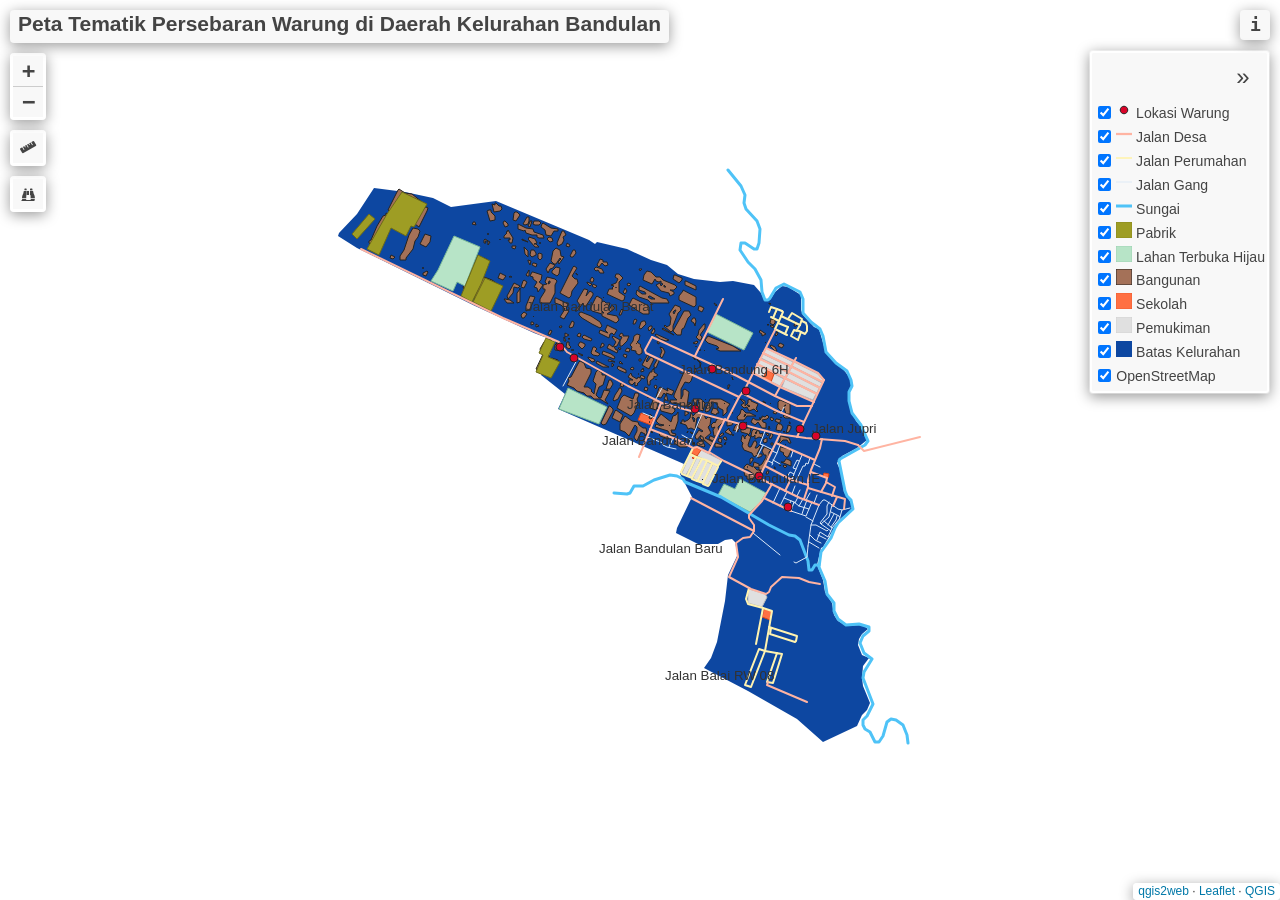
==== map/index.html @ af4d1a61 "Integrate qgis2web map into portfolio repository" ====
<!DOCTYPE html>
<html lang="en">
  <head>
    <meta charset="utf-8" />
    <meta http-equiv="X-UA-Compatible" content="IE=edge" />
    <meta
      name="viewport"
      content="initial-scale=1,user-scalable=no,maximum-scale=1,width=device-width"
    />
    <meta name="mobile-web-app-capable" content="yes" />
    <meta name="apple-mobile-web-app-capable" content="yes" />
    <link rel="stylesheet" href="css/leaflet.css" />
    <link rel="stylesheet" href="css/L.Control.Layers.Tree.css" />
    <link rel="stylesheet" href="css/qgis2web.css" />
    <link rel="stylesheet" href="css/fontawesome-all.min.css" />
    <link rel="stylesheet" href="css/leaflet-search.css" />
    <link rel="stylesheet" href="css/leaflet.photon.css" />
    <link rel="stylesheet" href="css/leaflet-measure.css" />
    <style>
      html,
      body,
      #map {
        width: 100%;
        height: 100%;
        padding: 0;
        margin: 0;
      }
    </style>
    <title>Peta Tematik Persebaran Warung di Daerah Kelurahan Bandulan</title>
  </head>
  <body>
    <div id="map"></div>
    <script src="js/qgis2web_expressions.js"></script>
    <script src="js/leaflet.js"></script>
    <script src="js/L.Control.Layers.Tree.min.js"></script>
    <script src="js/leaflet.rotatedMarker.js"></script>
    <script src="js/leaflet.pattern.js"></script>
    <script src="js/leaflet-hash.js"></script>
    <script src="js/Autolinker.min.js"></script>
    <script src="js/rbush.min.js"></script>
    <script src="js/labelgun.min.js"></script>
    <script src="js/labels.js"></script>
    <script src="js/leaflet.photon.js"></script>
    <script src="js/leaflet-measure.js"></script>
    <script src="js/leaflet-search.js"></script>
    <script src="data/BatasKelurahan_1.js"></script>
    <script src="data/Pemukiman_2.js"></script>
    <script src="data/Sekolah_3.js"></script>
    <script src="data/Bangunan_4.js"></script>
    <script src="data/LahanTerbukaHijau_5.js"></script>
    <script src="data/Pabrik_6.js"></script>
    <script src="data/Sungai_7.js"></script>
    <script src="data/JalanGang_8.js"></script>
    <script src="data/JalanPerumahan_9.js"></script>
    <script src="data/JalanDesa_10.js"></script>
    <script src="data/LokasiWarung_11.js"></script>
    <script>
      var highlightLayer;
      function highlightFeature(e) {
        var layer = e.target;

        if (
          e.target.feature.geometry.type === "LineString" ||
          e.target.feature.geometry.type === "MultiLineString"
        ) {
          layer.setStyle({
            color: "#7c3aed",
            weight: 4,
          });
        } else {
          layer.setStyle({
            fillColor: "#7c3aed",
            fillOpacity: 0.55,
            color: "#ffffff",
            weight: 2,
          });
        }

        layer.openPopup();
      }

      var map = L.map("map", {
        zoomControl: false,
        maxZoom: 28,
        minZoom: 1,
      }).fitBounds([
        [-7.998897716081964, 112.5746813745982],
        [-7.969362508693515, 112.62958955609038],
      ]);
      var hash = new L.Hash(map);
      map.attributionControl.setPrefix(
        '<a href="https://github.com/tomchadwin/qgis2web" target="_blank">qgis2web</a> &middot; <a href="https://leafletjs.com" title="A JS library for interactive maps">Leaflet</a> &middot; <a href="https://qgis.org">QGIS</a>'
      );
      var autolinker = new Autolinker({
        truncate: { length: 30, location: "smart" },
      });
      // remove popup's row if "visible-with-data"
      function removeEmptyRowsFromPopupContent(content, feature) {
        var tempDiv = document.createElement("div");
        tempDiv.innerHTML = content;
        var rows = tempDiv.querySelectorAll("tr");
        for (var i = 0; i < rows.length; i++) {
          var td = rows[i].querySelector("td.visible-with-data");
          var key = td ? td.id : "";
          if (
            td &&
            td.classList.contains("visible-with-data") &&
            feature.properties[key] == null
          ) {
            rows[i].parentNode.removeChild(rows[i]);
          }
        }
        return tempDiv.innerHTML;
      }
      // modify popup if contains media
      function addClassToPopupIfMedia(content, popup) {
        var tempDiv = document.createElement("div");
        tempDiv.innerHTML = content;
        var imgTd = tempDiv.querySelector("td img");
        if (imgTd) {
          var src = imgTd.getAttribute("src");
          if (/\.(jpg|jpeg|png|gif|bmp|webp|avif)$/i.test(src)) {
            popup._contentNode.classList.add("media");
            setTimeout(function () {
              popup.update();
            }, 10);
          } else if (/\.(mp3|wav|ogg|aac)$/i.test(src)) {
            var audio = document.createElement("audio");
            audio.controls = true;
            audio.src = src;
            imgTd.parentNode.replaceChild(audio, imgTd);
            popup._contentNode.classList.add("media");
            setTimeout(function () {
              popup.setContent(tempDiv.innerHTML);
              popup.update();
            }, 10);
          } else if (/\.(mp4|webm|ogg|mov)$/i.test(src)) {
            var video = document.createElement("video");
            video.controls = true;
            video.src = src;
            video.style.width = "400px";
            video.style.height = "300px";
            video.style.maxHeight = "60vh";
            video.style.maxWidth = "60vw";
            imgTd.parentNode.replaceChild(video, imgTd);
            popup._contentNode.classList.add("media");
            // Aggiorna il popup quando il video carica i metadati
            video.addEventListener("loadedmetadata", function () {
              popup.update();
            });
            setTimeout(function () {
              popup.setContent(tempDiv.innerHTML);
              popup.update();
            }, 10);
          } else {
            popup._contentNode.classList.remove("media");
          }
        } else {
          popup._contentNode.classList.remove("media");
        }
      }
      var title = new L.Control({ position: "topleft" });
      title.onAdd = function (map) {
        this._div = L.DomUtil.create("div", "info");
        this.update();
        return this._div;
      };
      title.update = function () {
        this._div.innerHTML =
          "<h2>Peta Tematik Persebaran Warung di Daerah Kelurahan Bandulan</h2>";
      };
      title.addTo(map);
      var abstract = new L.Control({ position: "topright" });
      abstract.onAdd = function (map) {
        this._div = L.DomUtil.create("div", "leaflet-control abstract");
        this._div.id = "abstract";
        this._div.setAttribute("onmouseenter", "abstract.show()");
        this._div.setAttribute("onmouseleave", "abstract.hide()");
        this.hide();
        return this._div;
      };
      abstract.hide = function () {
        this._div.classList.remove("abstractUncollapsed");
        this._div.classList.add("abstract");
        this._div.innerHTML = "i";
      };
      abstract.show = function () {
        this._div.classList.remove("abstract");
        this._div.classList.add("abstractUncollapsed");
        this._div.innerHTML =
          "Kelurahan Bandulan berada di Kecamatan Sukun, Kota Malang. Daerah ini sebagian besar terdiri dari kawasan permukiman, jalan-jalan perumahan, dan berbagai fasilitas umum seperti sekolah, pabrik, serta ruang terbuka hijau. Warung-warung di wilayah ini umumnya tersebar di sepanjang jalan utama dan di area permukiman yang padat.";
      };
      abstract.addTo(map);
      var zoomControl = L.control
        .zoom({
          position: "topleft",
        })
        .addTo(map);
      var measureControl = new L.Control.Measure({
        position: "topleft",
        primaryLengthUnit: "meters",
        secondaryLengthUnit: "kilometers",
        primaryAreaUnit: "sqmeters",
        secondaryAreaUnit: "hectares",
      });
      measureControl.addTo(map);
      document.getElementsByClassName(
        "leaflet-control-measure-toggle"
      )[0].innerHTML = "";
      document.getElementsByClassName(
        "leaflet-control-measure-toggle"
      )[0].className += " fas fa-ruler";
      var bounds_group = new L.featureGroup([]);
      function setBounds() {}
      map.createPane("pane_OpenStreetMap_0");
      map.getPane("pane_OpenStreetMap_0").style.zIndex = 400;
      var layer_OpenStreetMap_0 = L.tileLayer(
        "https://tile.openstreetmap.org/{z}/{x}/{y}.png",
        {
          pane: "pane_OpenStreetMap_0",
          opacity: 1.0,
          attribution: "",
          minZoom: 1,
          maxZoom: 28,
          minNativeZoom: 0,
          maxNativeZoom: 19,
        }
      );
      layer_OpenStreetMap_0;
      map.addLayer(layer_OpenStreetMap_0);
      function pop_BatasKelurahan_1(feature, layer) {
        layer.on({
          mouseout: function (e) {
            for (var i in e.target._eventParents) {
              if (typeof e.target._eventParents[i].resetStyle === "function") {
                e.target._eventParents[i].resetStyle(e.target);
              }
            }
            if (typeof layer.closePopup == "function") {
              layer.closePopup();
            } else {
              layer.eachLayer(function (feature) {
                feature.closePopup();
              });
            }
          },
          mouseover: highlightFeature,
        });
        var popupContent =
          '<table>\
                    <tr>\
                        <th scope="row">id</th>\
                        <td class="visible-with-data" id="id">' +
          (feature.properties["id"] !== null
            ? autolinker.link(
                String(feature.properties["id"])
                  .replace(/'/g, "'")
                  .toLocaleString()
              )
            : "") +
          '</td>\
                    </tr>\
                    <tr>\
                        <th scope="row">Nama</th>\
                        <td class="visible-with-data" id="Nama">' +
          (feature.properties["Nama"] !== null
            ? autolinker.link(
                String(feature.properties["Nama"])
                  .replace(/'/g, "'")
                  .toLocaleString()
              )
            : "") +
          '</td>\
                    </tr>\
                    <tr>\
                        <th scope="row">LuasMeter</th>\
                        <td class="visible-with-data" id="LuasMeter">' +
          (feature.properties["LuasMeter"] !== null
            ? autolinker.link(
                String(feature.properties["LuasMeter"])
                  .replace(/'/g, "'")
                  .toLocaleString()
              )
            : "") +
          '</td>\
                    </tr>\
                    <tr>\
                        <th scope="row">LuasHektar</th>\
                        <td class="visible-with-data" id="LuasHektar">' +
          (feature.properties["LuasHektar"] !== null
            ? autolinker.link(
                String(feature.properties["LuasHektar"])
                  .replace(/'/g, "'")
                  .toLocaleString()
              )
            : "") +
          "</td>\
                    </tr>\
                </table>";
        var content = removeEmptyRowsFromPopupContent(popupContent, feature);
        layer.on("popupopen", function (e) {
          addClassToPopupIfMedia(content, e.popup);
        });
        layer.bindPopup(content, { maxHeight: 400 });
      }

      function style_BatasKelurahan_1_0() {
        return {
          pane: "pane_BatasKelurahan_1",
          stroke: false,
          fill: true,
          fillOpacity: 1,
          fillColor: "rgba(13,71,161,1.0)",
          interactive: true,
        };
      }
      map.createPane("pane_BatasKelurahan_1");
      map.getPane("pane_BatasKelurahan_1").style.zIndex = 401;
      map.getPane("pane_BatasKelurahan_1").style["mix-blend-mode"] = "normal";
      var layer_BatasKelurahan_1 = new L.geoJson(json_BatasKelurahan_1, {
        attribution: "",
        interactive: true,
        dataVar: "json_BatasKelurahan_1",
        layerName: "layer_BatasKelurahan_1",
        pane: "pane_BatasKelurahan_1",
        onEachFeature: pop_BatasKelurahan_1,
        style: style_BatasKelurahan_1_0,
      });
      bounds_group.addLayer(layer_BatasKelurahan_1);
      map.addLayer(layer_BatasKelurahan_1);
      function pop_Pemukiman_2(feature, layer) {
        layer.on({
          mouseout: function (e) {
            for (var i in e.target._eventParents) {
              if (typeof e.target._eventParents[i].resetStyle === "function") {
                e.target._eventParents[i].resetStyle(e.target);
              }
            }
            if (typeof layer.closePopup == "function") {
              layer.closePopup();
            } else {
              layer.eachLayer(function (feature) {
                feature.closePopup();
              });
            }
          },
          mouseover: highlightFeature,
        });
        var popupContent =
          '<table>\
                    <tr>\
                        <td colspan="2">' +
          (feature.properties["id"] !== null
            ? autolinker.link(
                String(feature.properties["id"])
                  .replace(/'/g, "'")
                  .toLocaleString()
              )
            : "") +
          '</td>\
                    </tr>\
                    <tr>\
                        <td colspan="2">' +
          (feature.properties["Nama"] !== null
            ? autolinker.link(
                String(feature.properties["Nama"])
                  .replace(/'/g, "'")
                  .toLocaleString()
              )
            : "") +
          '</td>\
                    </tr>\
                    <tr>\
                        <td colspan="2">' +
          (feature.properties["LuasMeter"] !== null
            ? autolinker.link(
                String(feature.properties["LuasMeter"])
                  .replace(/'/g, "'")
                  .toLocaleString()
              )
            : "") +
          '</td>\
                    </tr>\
                    <tr>\
                        <td colspan="2">' +
          (feature.properties["LuasHektar"] !== null
            ? autolinker.link(
                String(feature.properties["LuasHektar"])
                  .replace(/'/g, "'")
                  .toLocaleString()
              )
            : "") +
          "</td>\
                    </tr>\
                </table>";
        var content = removeEmptyRowsFromPopupContent(popupContent, feature);
        layer.on("popupopen", function (e) {
          addClassToPopupIfMedia(content, e.popup);
        });
        layer.bindPopup(content, { maxHeight: 400 });
      }

      function style_Pemukiman_2_0() {
        return {
          pane: "pane_Pemukiman_2",
          opacity: 1,
          color: "rgba(189,189,189,1.0)",
          dashArray: "",
          lineCap: "butt",
          lineJoin: "miter",
          weight: 1,
          fill: true,
          fillOpacity: 1,
          fillColor: "rgba(224,224,224,1.0)",
          interactive: true,
        };
      }
      map.createPane("pane_Pemukiman_2");
      map.getPane("pane_Pemukiman_2").style.zIndex = 402;
      map.getPane("pane_Pemukiman_2").style["mix-blend-mode"] = "normal";
      var layer_Pemukiman_2 = new L.geoJson(json_Pemukiman_2, {
        attribution: "",
        interactive: true,
        dataVar: "json_Pemukiman_2",
        layerName: "layer_Pemukiman_2",
        pane: "pane_Pemukiman_2",
        onEachFeature: pop_Pemukiman_2,
        style: style_Pemukiman_2_0,
      });
      bounds_group.addLayer(layer_Pemukiman_2);
      map.addLayer(layer_Pemukiman_2);
      function pop_Sekolah_3(feature, layer) {
        layer.on({
          mouseout: function (e) {
            for (var i in e.target._eventParents) {
              if (typeof e.target._eventParents[i].resetStyle === "function") {
                e.target._eventParents[i].resetStyle(e.target);
              }
            }
            if (typeof layer.closePopup == "function") {
              layer.closePopup();
            } else {
              layer.eachLayer(function (feature) {
                feature.closePopup();
              });
            }
          },
          mouseover: highlightFeature,
        });
        var popupContent =
          '<table>\
                    <tr>\
                        <th scope="row">id</th>\
                        <td class="visible-with-data" id="id">' +
          (feature.properties["id"] !== null
            ? autolinker.link(
                String(feature.properties["id"])
                  .replace(/'/g, "'")
                  .toLocaleString()
              )
            : "") +
          '</td>\
                    </tr>\
                    <tr>\
                        <th scope="row">Nama</th>\
                        <td class="visible-with-data" id="Nama">' +
          (feature.properties["Nama"] !== null
            ? autolinker.link(
                String(feature.properties["Nama"])
                  .replace(/'/g, "'")
                  .toLocaleString()
              )
            : "") +
          '</td>\
                    </tr>\
                    <tr>\
                        <th scope="row">LuasMeter</th>\
                        <td class="visible-with-data" id="LuasMeter">' +
          (feature.properties["LuasMeter"] !== null
            ? autolinker.link(
                String(feature.properties["LuasMeter"])
                  .replace(/'/g, "'")
                  .toLocaleString()
              )
            : "") +
          '</td>\
                    </tr>\
                    <tr>\
                        <th scope="row">LuasHektar</th>\
                        <td class="visible-with-data" id="LuasHektar">' +
          (feature.properties["LuasHektar"] !== null
            ? autolinker.link(
                String(feature.properties["LuasHektar"])
                  .replace(/'/g, "'")
                  .toLocaleString()
              )
            : "") +
          "</td>\
                    </tr>\
                </table>";
        var content = removeEmptyRowsFromPopupContent(popupContent, feature);
        layer.on("popupopen", function (e) {
          addClassToPopupIfMedia(content, e.popup);
        });
        layer.bindPopup(content, { maxHeight: 400 });
      }

      function style_Sekolah_3_0() {
        return {
          pane: "pane_Sekolah_3",
          opacity: 1,
          color: "rgba(216,67,21,1.0)",
          dashArray: "",
          lineCap: "butt",
          lineJoin: "miter",
          weight: 1,
          fill: true,
          fillOpacity: 1,
          fillColor: "rgba(255,112,67,1.0)",
          interactive: true,
        };
      }
      map.createPane("pane_Sekolah_3");
      map.getPane("pane_Sekolah_3").style.zIndex = 403;
      map.getPane("pane_Sekolah_3").style["mix-blend-mode"] = "normal";
      var layer_Sekolah_3 = new L.geoJson(json_Sekolah_3, {
        attribution: "",
        interactive: true,
        dataVar: "json_Sekolah_3",
        layerName: "layer_Sekolah_3",
        pane: "pane_Sekolah_3",
        onEachFeature: pop_Sekolah_3,
        style: style_Sekolah_3_0,
      });
      bounds_group.addLayer(layer_Sekolah_3);
      map.addLayer(layer_Sekolah_3);
      function pop_Bangunan_4(feature, layer) {
        layer.on({
          mouseout: function (e) {
            for (var i in e.target._eventParents) {
              if (typeof e.target._eventParents[i].resetStyle === "function") {
                e.target._eventParents[i].resetStyle(e.target);
              }
            }
            if (typeof layer.closePopup == "function") {
              layer.closePopup();
            } else {
              layer.eachLayer(function (feature) {
                feature.closePopup();
              });
            }
          },
          mouseover: highlightFeature,
        });
        var popupContent =
          '<table>\
                    <tr>\
                        <td colspan="2">' +
          (feature.properties["FID"] !== null
            ? autolinker.link(
                String(feature.properties["FID"])
                  .replace(/'/g, "'")
                  .toLocaleString()
              )
            : "") +
          "</td>\
                    </tr>\
                </table>";
        var content = removeEmptyRowsFromPopupContent(popupContent, feature);
        layer.on("popupopen", function (e) {
          addClassToPopupIfMedia(content, e.popup);
        });
        layer.bindPopup(content, { maxHeight: 400 });
      }

      function style_Bangunan_4_0() {
        return {
          pane: "pane_Bangunan_4",
          opacity: 1,
          color: "rgba(35,35,35,1.0)",
          dashArray: "",
          lineCap: "butt",
          lineJoin: "miter",
          weight: 1.0,
          fill: true,
          fillOpacity: 1,
          fillColor: "rgba(164,113,88,1.0)",
          interactive: true,
        };
      }
      map.createPane("pane_Bangunan_4");
      map.getPane("pane_Bangunan_4").style.zIndex = 404;
      map.getPane("pane_Bangunan_4").style["mix-blend-mode"] = "normal";
      var layer_Bangunan_4 = new L.geoJson(json_Bangunan_4, {
        attribution: "",
        interactive: true,
        dataVar: "json_Bangunan_4",
        layerName: "layer_Bangunan_4",
        pane: "pane_Bangunan_4",
        onEachFeature: pop_Bangunan_4,
        style: style_Bangunan_4_0,
      });
      bounds_group.addLayer(layer_Bangunan_4);
      map.addLayer(layer_Bangunan_4);
      function pop_LahanTerbukaHijau_5(feature, layer) {
        layer.on({
          mouseout: function (e) {
            for (var i in e.target._eventParents) {
              if (typeof e.target._eventParents[i].resetStyle === "function") {
                e.target._eventParents[i].resetStyle(e.target);
              }
            }
            if (typeof layer.closePopup == "function") {
              layer.closePopup();
            } else {
              layer.eachLayer(function (feature) {
                feature.closePopup();
              });
            }
          },
          mouseover: highlightFeature,
        });
        var popupContent =
          '<table>\
                    <tr>\
                        <td colspan="2">' +
          (feature.properties["id"] !== null
            ? autolinker.link(
                String(feature.properties["id"])
                  .replace(/'/g, "'")
                  .toLocaleString()
              )
            : "") +
          '</td>\
                    </tr>\
                    <tr>\
                        <td colspan="2">' +
          (feature.properties["Nama"] !== null
            ? autolinker.link(
                String(feature.properties["Nama"])
                  .replace(/'/g, "'")
                  .toLocaleString()
              )
            : "") +
          '</td>\
                    </tr>\
                    <tr>\
                        <td colspan="2">' +
          (feature.properties["LuasMeter"] !== null
            ? autolinker.link(
                String(feature.properties["LuasMeter"])
                  .replace(/'/g, "'")
                  .toLocaleString()
              )
            : "") +
          '</td>\
                    </tr>\
                    <tr>\
                        <td colspan="2">' +
          (feature.properties["LuasHektar"] !== null
            ? autolinker.link(
                String(feature.properties["LuasHektar"])
                  .replace(/'/g, "'")
                  .toLocaleString()
              )
            : "") +
          "</td>\
                    </tr>\
                </table>";
        var content = removeEmptyRowsFromPopupContent(popupContent, feature);
        layer.on("popupopen", function (e) {
          addClassToPopupIfMedia(content, e.popup);
        });
        layer.bindPopup(content, { maxHeight: 400 });
      }

      function style_LahanTerbukaHijau_5_0() {
        return {
          pane: "pane_LahanTerbukaHijau_5",
          opacity: 1,
          color: "rgba(123,185,152,1.0)",
          dashArray: "",
          lineCap: "butt",
          lineJoin: "miter",
          weight: 1,
          fill: true,
          fillOpacity: 1,
          fillColor: "rgba(183,228,199,1.0)",
          interactive: true,
        };
      }
      map.createPane("pane_LahanTerbukaHijau_5");
      map.getPane("pane_LahanTerbukaHijau_5").style.zIndex = 405;
      map.getPane("pane_LahanTerbukaHijau_5").style["mix-blend-mode"] =
        "normal";
      var layer_LahanTerbukaHijau_5 = new L.geoJson(json_LahanTerbukaHijau_5, {
        attribution: "",
        interactive: true,
        dataVar: "json_LahanTerbukaHijau_5",
        layerName: "layer_LahanTerbukaHijau_5",
        pane: "pane_LahanTerbukaHijau_5",
        onEachFeature: pop_LahanTerbukaHijau_5,
        style: style_LahanTerbukaHijau_5_0,
      });
      bounds_group.addLayer(layer_LahanTerbukaHijau_5);
      map.addLayer(layer_LahanTerbukaHijau_5);
      function pop_Pabrik_6(feature, layer) {
        layer.on({
          mouseout: function (e) {
            for (var i in e.target._eventParents) {
              if (typeof e.target._eventParents[i].resetStyle === "function") {
                e.target._eventParents[i].resetStyle(e.target);
              }
            }
            if (typeof layer.closePopup == "function") {
              layer.closePopup();
            } else {
              layer.eachLayer(function (feature) {
                feature.closePopup();
              });
            }
          },
          mouseover: highlightFeature,
        });
        var popupContent =
          '<table>\
                    <tr>\
                        <th scope="row">id</th>\
                        <td class="visible-with-data" id="id">' +
          (feature.properties["id"] !== null
            ? autolinker.link(
                String(feature.properties["id"])
                  .replace(/'/g, "'")
                  .toLocaleString()
              )
            : "") +
          '</td>\
                    </tr>\
                    <tr>\
                        <th scope="row">Nama</th>\
                        <td class="visible-with-data" id="Nama">' +
          (feature.properties["Nama"] !== null
            ? autolinker.link(
                String(feature.properties["Nama"])
                  .replace(/'/g, "'")
                  .toLocaleString()
              )
            : "") +
          '</td>\
                    </tr>\
                    <tr>\
                        <th scope="row">LuasMeter</th>\
                        <td class="visible-with-data" id="LuasMeter">' +
          (feature.properties["LuasMeter"] !== null
            ? autolinker.link(
                String(feature.properties["LuasMeter"])
                  .replace(/'/g, "'")
                  .toLocaleString()
              )
            : "") +
          '</td>\
                    </tr>\
                    <tr>\
                        <th scope="row">LuasHektar</th>\
                        <td class="visible-with-data" id="LuasHektar">' +
          (feature.properties["LuasHektar"] !== null
            ? autolinker.link(
                String(feature.properties["LuasHektar"])
                  .replace(/'/g, "'")
                  .toLocaleString()
              )
            : "") +
          "</td>\
                    </tr>\
                </table>";
        var content = removeEmptyRowsFromPopupContent(popupContent, feature);
        layer.on("popupopen", function (e) {
          addClassToPopupIfMedia(content, e.popup);
        });
        layer.bindPopup(content, { maxHeight: 400 });
      }

      function style_Pabrik_6_0() {
        return {
          pane: "pane_Pabrik_6",
          opacity: 1,
          color: "rgba(108,107,24,1.0)",
          dashArray: "",
          lineCap: "butt",
          lineJoin: "miter",
          weight: 1,
          fill: true,
          fillOpacity: 1,
          fillColor: "rgba(158,157,36,1.0)",
          interactive: true,
        };
      }
      map.createPane("pane_Pabrik_6");
      map.getPane("pane_Pabrik_6").style.zIndex = 406;
      map.getPane("pane_Pabrik_6").style["mix-blend-mode"] = "normal";
      var layer_Pabrik_6 = new L.geoJson(json_Pabrik_6, {
        attribution: "",
        interactive: true,
        dataVar: "json_Pabrik_6",
        layerName: "layer_Pabrik_6",
        pane: "pane_Pabrik_6",
        onEachFeature: pop_Pabrik_6,
        style: style_Pabrik_6_0,
      });
      bounds_group.addLayer(layer_Pabrik_6);
      map.addLayer(layer_Pabrik_6);
      function pop_Sungai_7(feature, layer) {
        layer.on({
          mouseout: function (e) {
            for (var i in e.target._eventParents) {
              if (typeof e.target._eventParents[i].resetStyle === "function") {
                e.target._eventParents[i].resetStyle(e.target);
              }
            }
            if (typeof layer.closePopup == "function") {
              layer.closePopup();
            } else {
              layer.eachLayer(function (feature) {
                feature.closePopup();
              });
            }
          },
          mouseover: highlightFeature,
        });
        var popupContent =
          '<table>\
                    <tr>\
                        <td colspan="2">' +
          (feature.properties["id"] !== null
            ? autolinker.link(
                String(feature.properties["id"])
                  .replace(/'/g, "'")
                  .toLocaleString()
              )
            : "") +
          '</td>\
                    </tr>\
                    <tr>\
                        <th scope="row">Nama</th>\
                        <td class="visible-with-data" id="Nama">' +
          (feature.properties["Nama"] !== null
            ? autolinker.link(
                String(feature.properties["Nama"])
                  .replace(/'/g, "'")
                  .toLocaleString()
              )
            : "") +
          '</td>\
                    </tr>\
                    <tr>\
                        <th scope="row">PanjangM</th>\
                        <td class="visible-with-data" id="PanjangM">' +
          (feature.properties["PanjangM"] !== null
            ? autolinker.link(
                String(feature.properties["PanjangM"])
                  .replace(/'/g, "'")
                  .toLocaleString()
              )
            : "") +
          '</td>\
                    </tr>\
                    <tr>\
                        <th scope="row">PanjangKM</th>\
                        <td class="visible-with-data" id="PanjangKM">' +
          (feature.properties["PanjangKM"] !== null
            ? autolinker.link(
                String(feature.properties["PanjangKM"])
                  .replace(/'/g, "'")
                  .toLocaleString()
              )
            : "") +
          "</td>\
                    </tr>\
                </table>";
        var content = removeEmptyRowsFromPopupContent(popupContent, feature);
        layer.on("popupopen", function (e) {
          addClassToPopupIfMedia(content, e.popup);
        });
        layer.bindPopup(content, { maxHeight: 400 });
      }

      function style_Sungai_7_0() {
        return {
          pane: "pane_Sungai_7",
          opacity: 1,
          color: "rgba(79,195,247,1.0)",
          dashArray: "",
          lineCap: "round",
          lineJoin: "round",
          weight: 3.0,
          fillOpacity: 0,
          interactive: true,
        };
      }
      map.createPane("pane_Sungai_7");
      map.getPane("pane_Sungai_7").style.zIndex = 407;
      map.getPane("pane_Sungai_7").style["mix-blend-mode"] = "normal";
      var layer_Sungai_7 = new L.geoJson(json_Sungai_7, {
        attribution: "",
        interactive: true,
        dataVar: "json_Sungai_7",
        layerName: "layer_Sungai_7",
        pane: "pane_Sungai_7",
        onEachFeature: pop_Sungai_7,
        style: style_Sungai_7_0,
      });
      bounds_group.addLayer(layer_Sungai_7);
      map.addLayer(layer_Sungai_7);
      function pop_JalanGang_8(feature, layer) {
        layer.on({
          mouseout: function (e) {
            for (var i in e.target._eventParents) {
              if (typeof e.target._eventParents[i].resetStyle === "function") {
                e.target._eventParents[i].resetStyle(e.target);
              }
            }
            if (typeof layer.closePopup == "function") {
              layer.closePopup();
            } else {
              layer.eachLayer(function (feature) {
                feature.closePopup();
              });
            }
          },
          mouseover: highlightFeature,
        });
        var popupContent =
          '<table>\
                    <tr>\
                        <td colspan="2">' +
          (feature.properties["id"] !== null
            ? autolinker.link(
                String(feature.properties["id"])
                  .replace(/'/g, "'")
                  .toLocaleString()
              )
            : "") +
          '</td>\
                    </tr>\
                    <tr>\
                        <th scope="row">Nama</th>\
                        <td class="visible-with-data" id="Nama">' +
          (feature.properties["Nama"] !== null
            ? autolinker.link(
                String(feature.properties["Nama"])
                  .replace(/'/g, "'")
                  .toLocaleString()
              )
            : "") +
          '</td>\
                    </tr>\
                    <tr>\
                        <th scope="row">PanjangM</th>\
                        <td class="visible-with-data" id="PanjangM">' +
          (feature.properties["PanjangM"] !== null
            ? autolinker.link(
                String(feature.properties["PanjangM"])
                  .replace(/'/g, "'")
                  .toLocaleString()
              )
            : "") +
          '</td>\
                    </tr>\
                    <tr>\
                        <th scope="row">PanjangKM</th>\
                        <td class="visible-with-data" id="PanjangKM">' +
          (feature.properties["PanjangKM"] !== null
            ? autolinker.link(
                String(feature.properties["PanjangKM"])
                  .replace(/'/g, "'")
                  .toLocaleString()
              )
            : "") +
          "</td>\
                    </tr>\
                </table>";
        var content = removeEmptyRowsFromPopupContent(popupContent, feature);
        layer.on("popupopen", function (e) {
          addClassToPopupIfMedia(content, e.popup);
        });
        layer.bindPopup(content, { maxHeight: 400 });
      }

      function style_JalanGang_8_0() {
        return {
          pane: "pane_JalanGang_8",
          opacity: 1,
          color: "rgba(221,233,247,1.0)",
          dashArray: "",
          lineCap: "round",
          lineJoin: "round",
          weight: 1.0,
          fillOpacity: 0,
          interactive: true,
        };
      }
      map.createPane("pane_JalanGang_8");
      map.getPane("pane_JalanGang_8").style.zIndex = 408;
      map.getPane("pane_JalanGang_8").style["mix-blend-mode"] = "normal";
      var layer_JalanGang_8 = new L.geoJson(json_JalanGang_8, {
        attribution: "",
        interactive: true,
        dataVar: "json_JalanGang_8",
        layerName: "layer_JalanGang_8",
        pane: "pane_JalanGang_8",
        onEachFeature: pop_JalanGang_8,
        style: style_JalanGang_8_0,
      });
      bounds_group.addLayer(layer_JalanGang_8);
      map.addLayer(layer_JalanGang_8);
      function pop_JalanPerumahan_9(feature, layer) {
        layer.on({
          mouseout: function (e) {
            for (var i in e.target._eventParents) {
              if (typeof e.target._eventParents[i].resetStyle === "function") {
                e.target._eventParents[i].resetStyle(e.target);
              }
            }
            if (typeof layer.closePopup == "function") {
              layer.closePopup();
            } else {
              layer.eachLayer(function (feature) {
                feature.closePopup();
              });
            }
          },
          mouseover: highlightFeature,
        });
        var popupContent =
          '<table>\
                    <tr>\
                        <td colspan="2">' +
          (feature.properties["id"] !== null
            ? autolinker.link(
                String(feature.properties["id"])
                  .replace(/'/g, "'")
                  .toLocaleString()
              )
            : "") +
          '</td>\
                    </tr>\
                    <tr>\
                        <th scope="row">Nama</th>\
                        <td class="visible-with-data" id="Nama">' +
          (feature.properties["Nama"] !== null
            ? autolinker.link(
                String(feature.properties["Nama"])
                  .replace(/'/g, "'")
                  .toLocaleString()
              )
            : "") +
          '</td>\
                    </tr>\
                    <tr>\
                        <th scope="row">PanjangM</th>\
                        <td class="visible-with-data" id="PanjangM">' +
          (feature.properties["PanjangM"] !== null
            ? autolinker.link(
                String(feature.properties["PanjangM"])
                  .replace(/'/g, "'")
                  .toLocaleString()
              )
            : "") +
          '</td>\
                    </tr>\
                    <tr>\
                        <th scope="row">PanjangKM</th>\
                        <td class="visible-with-data" id="PanjangKM">' +
          (feature.properties["PanjangKM"] !== null
            ? autolinker.link(
                String(feature.properties["PanjangKM"])
                  .replace(/'/g, "'")
                  .toLocaleString()
              )
            : "") +
          "</td>\
                    </tr>\
                </table>";
        var content = removeEmptyRowsFromPopupContent(popupContent, feature);
        layer.on("popupopen", function (e) {
          addClassToPopupIfMedia(content, e.popup);
        });
        layer.bindPopup(content, { maxHeight: 400 });
      }

      function style_JalanPerumahan_9_0() {
        return {
          pane: "pane_JalanPerumahan_9",
          opacity: 1,
          color: "rgba(255,243,176,1.0)",
          dashArray: "",
          lineCap: "round",
          lineJoin: "round",
          weight: 2.0,
          fillOpacity: 0,
          interactive: true,
        };
      }
      map.createPane("pane_JalanPerumahan_9");
      map.getPane("pane_JalanPerumahan_9").style.zIndex = 409;
      map.getPane("pane_JalanPerumahan_9").style["mix-blend-mode"] = "normal";
      var layer_JalanPerumahan_9 = new L.geoJson(json_JalanPerumahan_9, {
        attribution: "",
        interactive: true,
        dataVar: "json_JalanPerumahan_9",
        layerName: "layer_JalanPerumahan_9",
        pane: "pane_JalanPerumahan_9",
        onEachFeature: pop_JalanPerumahan_9,
        style: style_JalanPerumahan_9_0,
      });
      bounds_group.addLayer(layer_JalanPerumahan_9);
      map.addLayer(layer_JalanPerumahan_9);
      function pop_JalanDesa_10(feature, layer) {
        layer.on({
          mouseout: function (e) {
            for (var i in e.target._eventParents) {
              if (typeof e.target._eventParents[i].resetStyle === "function") {
                e.target._eventParents[i].resetStyle(e.target);
              }
            }
            if (typeof layer.closePopup == "function") {
              layer.closePopup();
            } else {
              layer.eachLayer(function (feature) {
                feature.closePopup();
              });
            }
          },
          mouseover: highlightFeature,
        });
        var popupContent =
          '<table>\
                    <tr>\
                        <td colspan="2">' +
          (feature.properties["id"] !== null
            ? autolinker.link(
                String(feature.properties["id"])
                  .replace(/'/g, "'")
                  .toLocaleString()
              )
            : "") +
          '</td>\
                    </tr>\
                    <tr>\
                        <th scope="row">Nama</th>\
                        <td class="visible-with-data" id="Nama">' +
          (feature.properties["Nama"] !== null
            ? autolinker.link(
                String(feature.properties["Nama"])
                  .replace(/'/g, "'")
                  .toLocaleString()
              )
            : "") +
          '</td>\
                    </tr>\
                    <tr>\
                        <th scope="row">PanjangM</th>\
                        <td class="visible-with-data" id="PanjangM">' +
          (feature.properties["PanjangM"] !== null
            ? autolinker.link(
                String(feature.properties["PanjangM"])
                  .replace(/'/g, "'")
                  .toLocaleString()
              )
            : "") +
          '</td>\
                    </tr>\
                    <tr>\
                        <th scope="row">PanjangKM</th>\
                        <td class="visible-with-data" id="PanjangKM">' +
          (feature.properties["PanjangKM"] !== null
            ? autolinker.link(
                String(feature.properties["PanjangKM"])
                  .replace(/'/g, "'")
                  .toLocaleString()
              )
            : "") +
          "</td>\
                    </tr>\
                </table>";
        var content = removeEmptyRowsFromPopupContent(popupContent, feature);
        layer.on("popupopen", function (e) {
          addClassToPopupIfMedia(content, e.popup);
        });
        layer.bindPopup(content, { maxHeight: 400 });
      }

      function style_JalanDesa_10_0() {
        return {
          pane: "pane_JalanDesa_10",
          opacity: 1,
          color: "rgba(255,180,162,1.0)",
          dashArray: "",
          lineCap: "round",
          lineJoin: "round",
          weight: 2.0,
          fillOpacity: 0,
          interactive: true,
        };
      }
      map.createPane("pane_JalanDesa_10");
      map.getPane("pane_JalanDesa_10").style.zIndex = 410;
      map.getPane("pane_JalanDesa_10").style["mix-blend-mode"] = "normal";
      var layer_JalanDesa_10 = new L.geoJson(json_JalanDesa_10, {
        attribution: "",
        interactive: true,
        dataVar: "json_JalanDesa_10",
        layerName: "layer_JalanDesa_10",
        pane: "pane_JalanDesa_10",
        onEachFeature: pop_JalanDesa_10,
        style: style_JalanDesa_10_0,
      });
      bounds_group.addLayer(layer_JalanDesa_10);
      map.addLayer(layer_JalanDesa_10);
      function pop_LokasiWarung_11(feature, layer) {
        layer.on({
          mouseout: function (e) {
            for (var i in e.target._eventParents) {
              if (typeof e.target._eventParents[i].resetStyle === "function") {
                e.target._eventParents[i].resetStyle(e.target);
              }
            }
            if (typeof layer.closePopup == "function") {
              layer.closePopup();
            } else {
              layer.eachLayer(function (feature) {
                feature.closePopup();
              });
            }
          },
          mouseover: highlightFeature,
        });
        var popupContent =
          '<table>\
                    <tr>\
                        <th scope="row">id</th>\
                        <td class="visible-with-data" id="id">' +
          (feature.properties["id"] !== null
            ? autolinker.link(
                String(feature.properties["id"])
                  .replace(/'/g, "'")
                  .toLocaleString()
              )
            : "") +
          '</td>\
                    </tr>\
                    <tr>\
                        <th scope="row">Lokasi</th>\
                        <td class="visible-with-data" id="Lokasi">' +
          (feature.properties["Lokasi"] !== null
            ? autolinker.link(
                String(feature.properties["Lokasi"])
                  .replace(/'/g, "'")
                  .toLocaleString()
              )
            : "") +
          '</td>\
                    </tr>\
                    <tr>\
                        <th scope="row">Alamat</th>\
                        <td class="visible-with-data" id="Alamat">' +
          (feature.properties["Alamat"] !== null
            ? autolinker.link(
                String(feature.properties["Alamat"])
                  .replace(/'/g, "'")
                  .toLocaleString()
              )
            : "") +
          "</td>\
                    </tr>\
                </table>";
        var content = removeEmptyRowsFromPopupContent(popupContent, feature);
        layer.on("popupopen", function (e) {
          addClassToPopupIfMedia(content, e.popup);
        });
        layer.bindPopup(content, { maxHeight: 400 });
      }

      function style_LokasiWarung_11_0() {
        return {
          pane: "pane_LokasiWarung_11",
          radius: 4.0,
          opacity: 1,
          color: "rgba(35,35,35,1.0)",
          dashArray: "",
          lineCap: "butt",
          lineJoin: "miter",
          weight: 1,
          fill: true,
          fillOpacity: 1,
          fillColor: "rgba(217,4,41,1.0)",
          interactive: true,
        };
      }
      map.createPane("pane_LokasiWarung_11");
      map.getPane("pane_LokasiWarung_11").style.zIndex = 411;
      map.getPane("pane_LokasiWarung_11").style["mix-blend-mode"] = "normal";
      var layer_LokasiWarung_11 = new L.geoJson(json_LokasiWarung_11, {
        attribution: "",
        interactive: true,
        dataVar: "json_LokasiWarung_11",
        layerName: "layer_LokasiWarung_11",
        pane: "pane_LokasiWarung_11",
        onEachFeature: pop_LokasiWarung_11,
        pointToLayer: function (feature, latlng) {
          var context = {
            feature: feature,
            variables: {},
          };
          return L.circleMarker(latlng, style_LokasiWarung_11_0(feature));
        },
      });
      bounds_group.addLayer(layer_LokasiWarung_11);
      map.addLayer(layer_LokasiWarung_11);
      map.on("zoomend", function (e) {
        if (map.getZoom() <= 19 && map.getZoom() >= 9) {
          map.addLayer(layer_BatasKelurahan_1);
        } else if (map.getZoom() > 19 || map.getZoom() < 9) {
          map.removeLayer(layer_BatasKelurahan_1);
        }
      });
      if (map.getZoom() <= 19 && map.getZoom() >= 9) {
        map.addLayer(layer_BatasKelurahan_1);
      } else if (map.getZoom() > 19 || map.getZoom() < 9) {
        map.removeLayer(layer_BatasKelurahan_1);
      }
      var overlaysTree = [
        {
          label: '<img src="legend/LokasiWarung_11.png" /> Lokasi Warung',
          layer: layer_LokasiWarung_11,
        },
        {
          label: '<img src="legend/JalanDesa_10.png" /> Jalan Desa',
          layer: layer_JalanDesa_10,
        },
        {
          label: '<img src="legend/JalanPerumahan_9.png" /> Jalan Perumahan',
          layer: layer_JalanPerumahan_9,
        },
        {
          label: '<img src="legend/JalanGang_8.png" /> Jalan Gang',
          layer: layer_JalanGang_8,
        },
        {
          label: '<img src="legend/Sungai_7.png" /> Sungai',
          layer: layer_Sungai_7,
        },
        {
          label: '<img src="legend/Pabrik_6.png" /> Pabrik',
          layer: layer_Pabrik_6,
        },
        {
          label:
            '<img src="legend/LahanTerbukaHijau_5.png" /> Lahan Terbuka Hijau',
          layer: layer_LahanTerbukaHijau_5,
        },
        {
          label: '<img src="legend/Bangunan_4.png" /> Bangunan',
          layer: layer_Bangunan_4,
        },
        {
          label: '<img src="legend/Sekolah_3.png" /> Sekolah',
          layer: layer_Sekolah_3,
        },
        {
          label: '<img src="legend/Pemukiman_2.png" /> Pemukiman',
          layer: layer_Pemukiman_2,
        },
        {
          label: '<img src="legend/BatasKelurahan_1.png" /> Batas Kelurahan',
          layer: layer_BatasKelurahan_1,
        },
        { label: "OpenStreetMap", layer: layer_OpenStreetMap_0 },
      ];
      var lay = L.control.layers.tree(null, overlaysTree, {
        //namedToggle: true,
        //selectorBack: false,
        //closedSymbol: '&#8862; &#x1f5c0;',
        //openedSymbol: '&#8863; &#x1f5c1;',
        //collapseAll: 'Collapse all',
        //expandAll: 'Expand all',
        collapsed: false,
      });
      lay.addTo(map);
      document.addEventListener("DOMContentLoaded", function () {
        // set new Layers List height which considers toggle icon
        function newLayersListHeight() {
          var layerScrollbarElement = document.querySelector(
            ".leaflet-control-layers-scrollbar"
          );
          if (layerScrollbarElement) {
            var layersListElement = document.querySelector(
              ".leaflet-control-layers-list"
            );
            var originalHeight =
              layersListElement.style.height ||
              window.getComputedStyle(layersListElement).height;
            var newHeight = parseFloat(originalHeight) - 50;
            layersListElement.style.height = newHeight + "px";
          }
        }
        var isLayersListExpanded = true;
        var controlLayersElement = document.querySelector(
          ".leaflet-control-layers"
        );
        var toggleLayerControl = document.querySelector(
          ".leaflet-control-layers-toggle"
        );
        // toggle Collapsed/Expanded and apply new Layers List height
        toggleLayerControl.addEventListener("click", function () {
          if (isLayersListExpanded) {
            controlLayersElement.classList.remove(
              "leaflet-control-layers-expanded"
            );
          } else {
            controlLayersElement.classList.add(
              "leaflet-control-layers-expanded"
            );
          }
          isLayersListExpanded = !isLayersListExpanded;
          newLayersListHeight();
        });
        // apply new Layers List height if toggle layerstree
        if (controlLayersElement) {
          controlLayersElement.addEventListener("click", function (event) {
            var toggleLayerHeaderPointer = event.target.closest(
              ".leaflet-layerstree-header-pointer span"
            );
            if (toggleLayerHeaderPointer) {
              newLayersListHeight();
            }
          });
        }
        // Collapsed/Expanded at Start to apply new height
        setTimeout(function () {
          toggleLayerControl.click();
        }, 10);
        setTimeout(function () {
          toggleLayerControl.click();
        }, 10);
        // Collapsed touch/small screen
        var isSmallScreen = window.innerWidth < 650;
        if (isSmallScreen) {
          setTimeout(function () {
            controlLayersElement.classList.remove(
              "leaflet-control-layers-expanded"
            );
            isLayersListExpanded = !isLayersListExpanded;
          }, 500);
        }
      });
      setBounds();
      var i = 0;
      layer_JalanDesa_10.eachLayer(function (layer) {
        var context = {
          feature: layer.feature,
          variables: {},
        };
        layer.bindTooltip(
          layer.feature.properties["Nama"] !== null
            ? String(
                "<div style=\"color: #323232; font-size: 10pt; font-family: 'Open Sans', sans-serif;\">" +
                  layer.feature.properties["Nama"]
              ) + "</div>"
            : "",
          { permanent: true, offset: [-0, -16], className: "css_JalanDesa_10" }
        );
        labels.push(layer);
        totalMarkers += 1;
        layer.added = true;
        addLabel(layer, i);
        i++;
      });
      map.addControl(
        new L.Control.Search({
          layer: layer_LokasiWarung_11,
          initial: false,
          hideMarkerOnCollapse: true,
          propertyName: "Lokasi",
        })
      );
      if (typeof url === "undefined") {
        document.getElementsByClassName("search-button")[0].className +=
          " fa fa-binoculars";
      } else {
        document.getElementsByClassName("search-button")[1].className +=
          " fa fa-binoculars";
      }
      resetLabels([layer_JalanDesa_10]);
      map.on("zoomend", function () {
        resetLabels([layer_JalanDesa_10]);
      });
      map.on("layeradd", function () {
        resetLabels([layer_JalanDesa_10]);
      });
      map.on("layerremove", function () {
        resetLabels([layer_JalanDesa_10]);
      });
    </script>
  </body>
</html>
---- map/css/leaflet.css ----
/* required styles */

.leaflet-pane,
.leaflet-tile,
.leaflet-marker-icon,
.leaflet-marker-shadow,
.leaflet-tile-container,
.leaflet-pane > svg,
.leaflet-pane > canvas,
.leaflet-zoom-box,
.leaflet-image-layer,
.leaflet-layer {
	position: absolute;
	left: 0;
	top: 0;
	}
.leaflet-container {
	overflow: hidden;
	}
.leaflet-tile,
.leaflet-marker-icon,
.leaflet-marker-shadow {
	-webkit-user-select: none;
	   -moz-user-select: none;
	        user-select: none;
	  -webkit-user-drag: none;
	}
/* Prevents IE11 from highlighting tiles in blue */
.leaflet-tile::selection {
	background: transparent;
}
/* Safari renders non-retina tile on retina better with this, but Chrome is worse */
.leaflet-safari .leaflet-tile {
	image-rendering: -webkit-optimize-contrast;
	}
/* hack that prevents hw layers "stretching" when loading new tiles */
.leaflet-safari .leaflet-tile-container {
	width: 1600px;
	height: 1600px;
	-webkit-transform-origin: 0 0;
	}
.leaflet-marker-icon,
.leaflet-marker-shadow {
	display: block;
	}
/* .leaflet-container svg: reset svg max-width decleration shipped in Joomla! (joomla.org) 3.x */
/* .leaflet-container img: map is broken in FF if you have max-width: 100% on tiles */
.leaflet-container .leaflet-overlay-pane svg {
	max-width: none !important;
	max-height: none !important;
	}
.leaflet-container .leaflet-marker-pane img,
.leaflet-container .leaflet-shadow-pane img,
.leaflet-container .leaflet-tile-pane img,
.leaflet-container img.leaflet-image-layer,
.leaflet-container .leaflet-tile {
	max-width: none !important;
	max-height: none !important;
	width: auto;
	padding: 0;
	}

.leaflet-container img.leaflet-tile {
	/* See: https://bugs.chromium.org/p/chromium/issues/detail?id=600120 */
	mix-blend-mode: plus-lighter;
}

.leaflet-container.leaflet-touch-zoom {
	-ms-touch-action: pan-x pan-y;
	touch-action: pan-x pan-y;
	}
.leaflet-container.leaflet-touch-drag {
	-ms-touch-action: pinch-zoom;
	/* Fallback for FF which doesn't support pinch-zoom */
	touch-action: none;
	touch-action: pinch-zoom;
}
.leaflet-container.leaflet-touch-drag.leaflet-touch-zoom {
	-ms-touch-action: none;
	touch-action: none;
}
.leaflet-container {
	-webkit-tap-highlight-color: transparent;
}
.leaflet-container a {
	-webkit-tap-highlight-color: rgba(51, 181, 229, 0.4);
}
.leaflet-tile {
	filter: inherit;
	visibility: hidden;
	}
.leaflet-tile-loaded {
	visibility: inherit;
	}
.leaflet-zoom-box {
	width: 0;
	height: 0;
	-moz-box-sizing: border-box;
	     box-sizing: border-box;
	z-index: 800;
	}
/* workaround for https://bugzilla.mozilla.org/show_bug.cgi?id=888319 */
.leaflet-overlay-pane svg {
	-moz-user-select: none;
	}

.leaflet-pane         { z-index: 400; }

.leaflet-tile-pane    { z-index: 200; }
.leaflet-overlay-pane { z-index: 400; }
.leaflet-shadow-pane  { z-index: 500; }
.leaflet-marker-pane  { z-index: 600; }
.leaflet-tooltip-pane   { z-index: 650; }
.leaflet-popup-pane   { z-index: 700; }

.leaflet-map-pane canvas { z-index: 100; }
.leaflet-map-pane svg    { z-index: 200; }

.leaflet-vml-shape {
	width: 1px;
	height: 1px;
	}
.lvml {
	behavior: url(#default#VML);
	display: inline-block;
	position: absolute;
	}


/* control positioning */

.leaflet-control {
	position: relative;
	z-index: 800;
	pointer-events: visiblePainted; /* IE 9-10 doesn't have auto */
	pointer-events: auto;
	}
.leaflet-top,
.leaflet-bottom {
	position: absolute;
	z-index: 1000;
	pointer-events: none;
	}
.leaflet-top {
	top: 0;
	}
.leaflet-right {
	right: 0;
	}
.leaflet-bottom {
	bottom: 0;
	}
.leaflet-left {
	left: 0;
	}
.leaflet-control {
	float: left;
	clear: both;
	}
.leaflet-right .leaflet-control {
	float: right;
	}
.leaflet-top .leaflet-control {
	margin-top: 10px;
	}
.leaflet-bottom .leaflet-control {
	margin-bottom: 10px;
	}
.leaflet-left .leaflet-control {
	margin-left: 10px;
	}
.leaflet-right .leaflet-control {
	margin-right: 10px;
	}


/* zoom and fade animations */

.leaflet-fade-anim .leaflet-popup {
	opacity: 0;
	-webkit-transition: opacity 0.2s linear;
	   -moz-transition: opacity 0.2s linear;
	        transition: opacity 0.2s linear;
	}
.leaflet-fade-anim .leaflet-map-pane .leaflet-popup {
	opacity: 1;
	}
.leaflet-zoom-animated {
	-webkit-transform-origin: 0 0;
	    -ms-transform-origin: 0 0;
	        transform-origin: 0 0;
	}
svg.leaflet-zoom-animated {
	will-change: transform;
}

.leaflet-zoom-anim .leaflet-zoom-animated {
	-webkit-transition: -webkit-transform 0.25s cubic-bezier(0,0,0.25,1);
	   -moz-transition:    -moz-transform 0.25s cubic-bezier(0,0,0.25,1);
	        transition:         transform 0.25s cubic-bezier(0,0,0.25,1);
	}
.leaflet-zoom-anim .leaflet-tile,
.leaflet-pan-anim .leaflet-tile {
	-webkit-transition: none;
	   -moz-transition: none;
	        transition: none;
	}

.leaflet-zoom-anim .leaflet-zoom-hide {
	visibility: hidden;
	}


/* cursors */

.leaflet-interactive {
	cursor: pointer;
	}
.leaflet-grab {
	cursor: -webkit-grab;
	cursor:    -moz-grab;
	cursor:         grab;
	}
.leaflet-crosshair,
.leaflet-crosshair .leaflet-interactive {
	cursor: crosshair;
	}
.leaflet-popup-pane,
.leaflet-control {
	cursor: auto;
	}
.leaflet-dragging .leaflet-grab,
.leaflet-dragging .leaflet-grab .leaflet-interactive,
.leaflet-dragging .leaflet-marker-draggable {
	cursor: move;
	cursor: -webkit-grabbing;
	cursor:    -moz-grabbing;
	cursor:         grabbing;
	}

/* marker & overlays interactivity */
.leaflet-marker-icon,
.leaflet-marker-shadow,
.leaflet-image-layer,
.leaflet-pane > svg path,
.leaflet-tile-container {
	pointer-events: none;
	}

.leaflet-marker-icon.leaflet-interactive,
.leaflet-image-layer.leaflet-interactive,
.leaflet-pane > svg path.leaflet-interactive,
svg.leaflet-image-layer.leaflet-interactive path {
	pointer-events: visiblePainted; /* IE 9-10 doesn't have auto */
	pointer-events: auto;
	}

/* visual tweaks */

.leaflet-container {
	background: #ddd;
	outline-offset: 1px;
	}
.leaflet-container a {
	color: #0078A8;
	}
.leaflet-zoom-box {
	border: 2px dotted #38f;
	background: rgba(255,255,255,0.5);
	}


/* general typography */
.leaflet-container {
	font-family: "Helvetica Neue", Arial, Helvetica, sans-serif;
	font-size: 12px;
	font-size: 0.75rem;
	line-height: 1.5;
	}


/* general toolbar styles */

.leaflet-bar {
	box-shadow: 0 1px 5px rgba(0,0,0,0.65);
	border-radius: 4px;
	}
.leaflet-bar a {
	background-color: #fff;
	border-bottom: 1px solid #ccc;
	width: 26px;
	height: 26px;
	line-height: 26px;
	display: block;
	text-align: center;
	text-decoration: none;
	color: black;
	}
.leaflet-bar a,
.leaflet-control-layers-toggle {
	background-position: 50% 50%;
	background-repeat: no-repeat;
	display: block;
	}
.leaflet-bar a:hover,
.leaflet-bar a:focus {
	background-color: #f4f4f4;
	}
.leaflet-bar a:first-child {
	border-top-left-radius: 4px;
	border-top-right-radius: 4px;
	}
.leaflet-bar a:last-child {
	border-bottom-left-radius: 4px;
	border-bottom-right-radius: 4px;
	border-bottom: none;
	}
.leaflet-bar a.leaflet-disabled {
	cursor: default;
	background-color: #f4f4f4;
	color: #bbb;
	}

.leaflet-touch .leaflet-bar a {
	width: 30px;
	height: 30px;
	line-height: 30px;
	}
.leaflet-touch .leaflet-bar a:first-child {
	border-top-left-radius: 2px;
	border-top-right-radius: 2px;
	}
.leaflet-touch .leaflet-bar a:last-child {
	border-bottom-left-radius: 2px;
	border-bottom-right-radius: 2px;
	}

/* zoom control */

.leaflet-control-zoom-in,
.leaflet-control-zoom-out {
	font: bold 18px 'Lucida Console', Monaco, monospace;
	text-indent: 1px;
	}

.leaflet-touch .leaflet-control-zoom-in, .leaflet-touch .leaflet-control-zoom-out  {
	font-size: 22px;
	}


/* layers control */

.leaflet-control-layers {
	box-shadow: 0 1px 5px rgba(0,0,0,0.4);
	background: #fff;
	border-radius: 5px;
	}
.leaflet-control-layers-toggle {
	background-image: url(images/layers.png);
	width: 36px;
	height: 36px;
	}
.leaflet-retina .leaflet-control-layers-toggle {
	background-image: url(images/layers-2x.png);
	background-size: 26px 26px;
	}
.leaflet-touch .leaflet-control-layers-toggle {
	width: 44px;
	height: 44px;
	}
.leaflet-control-layers .leaflet-control-layers-list,
.leaflet-control-layers-expanded .leaflet-control-layers-toggle {
	display: none;
	}
.leaflet-control-layers-expanded .leaflet-control-layers-list {
	display: block;
	position: relative;
	}
.leaflet-control-layers-expanded {
	padding: 6px 10px 6px 6px;
	color: #333;
	background: #fff;
	}
.leaflet-control-layers-scrollbar {
	overflow-y: scroll;
	overflow-x: hidden;
	padding-right: 5px;
	}
.leaflet-control-layers-selector {
	margin-top: 2px;
	position: relative;
	top: 1px;
	}
.leaflet-control-layers label {
	display: block;
	font-size: 13px;
	font-size: 1.08333em;
	}
.leaflet-control-layers-separator {
	height: 0;
	border-top: 1px solid #ddd;
	margin: 5px -10px 5px -6px;
	}

/* Default icon URLs */
.leaflet-default-icon-path { /* used only in path-guessing heuristic, see L.Icon.Default */
	background-image: url(images/marker-icon.png);
	}


/* attribution and scale controls */

.leaflet-container .leaflet-control-attribution {
	background: #fff;
	background: rgba(255, 255, 255, 0.8);
	margin: 0;
	}
.leaflet-control-attribution,
.leaflet-control-scale-line {
	padding: 0 5px;
	color: #333;
	line-height: 1.4;
	}
.leaflet-control-attribution a {
	text-decoration: none;
	}
.leaflet-control-attribution a:hover,
.leaflet-control-attribution a:focus {
	text-decoration: underline;
	}
.leaflet-attribution-flag {
	display: inline !important;
	vertical-align: baseline !important;
	width: 1em;
	height: 0.6669em;
	}
.leaflet-left .leaflet-control-scale {
	margin-left: 5px;
	}
.leaflet-bottom .leaflet-control-scale {
	margin-bottom: 5px;
	}
.leaflet-control-scale-line {
	border: 2px solid #777;
	border-top: none;
	line-height: 1.1;
	padding: 2px 5px 1px;
	white-space: nowrap;
	-moz-box-sizing: border-box;
	     box-sizing: border-box;
	background: rgba(255, 255, 255, 0.8);
	text-shadow: 1px 1px #fff;
	}
.leaflet-control-scale-line:not(:first-child) {
	border-top: 2px solid #777;
	border-bottom: none;
	margin-top: -2px;
	}
.leaflet-control-scale-line:not(:first-child):not(:last-child) {
	border-bottom: 2px solid #777;
	}

.leaflet-touch .leaflet-control-attribution,
.leaflet-touch .leaflet-control-layers,
.leaflet-touch .leaflet-bar {
	box-shadow: none;
	}
.leaflet-touch .leaflet-control-layers,
.leaflet-touch .leaflet-bar {
	border: 2px solid rgba(0,0,0,0.2);
	background-clip: padding-box;
	}


/* popup */

.leaflet-popup {
	position: absolute;
	text-align: center;
	margin-bottom: 20px;
	}
.leaflet-popup-content-wrapper {
	padding: 1px;
	text-align: left;
	border-radius: 12px;
	}
.leaflet-popup-content {
	margin: 13px 24px 13px 20px;
	line-height: 1.3;
	font-size: 13px;
	font-size: 1.08333em;
	min-height: 1px;
	}
.leaflet-popup-content p {
	margin: 17px 0;
	margin: 1.3em 0;
	}
.leaflet-popup-tip-container {
	width: 40px;
	height: 20px;
	position: absolute;
	left: 50%;
	margin-top: -1px;
	margin-left: -20px;
	overflow: hidden;
	pointer-events: none;
	}
.leaflet-popup-tip {
	width: 17px;
	height: 17px;
	padding: 1px;

	margin: -10px auto 0;
	pointer-events: auto;

	-webkit-transform: rotate(45deg);
	   -moz-transform: rotate(45deg);
	    -ms-transform: rotate(45deg);
	        transform: rotate(45deg);
	}
.leaflet-popup-content-wrapper,
.leaflet-popup-tip {
	background: white;
	color: #333;
	box-shadow: 0 3px 14px rgba(0,0,0,0.4);
	}
.leaflet-container a.leaflet-popup-close-button {
	position: absolute;
	top: 0;
	right: 0;
	border: none;
	text-align: center;
	width: 24px;
	height: 24px;
	font: 16px/24px Tahoma, Verdana, sans-serif;
	color: #757575;
	text-decoration: none;
	background: transparent;
	}
.leaflet-container a.leaflet-popup-close-button:hover,
.leaflet-container a.leaflet-popup-close-button:focus {
	color: #585858;
	}
.leaflet-popup-scrolled {
	overflow: auto;
	}

.leaflet-oldie .leaflet-popup-content-wrapper {
	-ms-zoom: 1;
	}
.leaflet-oldie .leaflet-popup-tip {
	width: 24px;
	margin: 0 auto;

	-ms-filter: "progid:DXImageTransform.Microsoft.Matrix(M11=0.70710678, M12=0.70710678, M21=-0.70710678, M22=0.70710678)";
	filter: progid:DXImageTransform.Microsoft.Matrix(M11=0.70710678, M12=0.70710678, M21=-0.70710678, M22=0.70710678);
	}

.leaflet-oldie .leaflet-control-zoom,
.leaflet-oldie .leaflet-control-layers,
.leaflet-oldie .leaflet-popup-content-wrapper,
.leaflet-oldie .leaflet-popup-tip {
	border: 1px solid #999;
	}


/* div icon */

.leaflet-div-icon {
	background: #fff;
	border: 1px solid #666;
	}


/* Tooltip */
/* Base styles for the element that has a tooltip */
.leaflet-tooltip {
	position: absolute;
	padding: 6px;
	background-color: #fff;
	border: 1px solid #fff;
	border-radius: 3px;
	color: #222;
	white-space: nowrap;
	-webkit-user-select: none;
	-moz-user-select: none;
	-ms-user-select: none;
	user-select: none;
	pointer-events: none;
	box-shadow: 0 1px 3px rgba(0,0,0,0.4);
	}
.leaflet-tooltip.leaflet-interactive {
	cursor: pointer;
	pointer-events: auto;
	}
.leaflet-tooltip-top:before,
.leaflet-tooltip-bottom:before,
.leaflet-tooltip-left:before,
.leaflet-tooltip-right:before {
	position: absolute;
	pointer-events: none;
	border: 6px solid transparent;
	background: transparent;
	content: "";
	}

/* Directions */

.leaflet-tooltip-bottom {
	margin-top: 6px;
}
.leaflet-tooltip-top {
	margin-top: -6px;
}
.leaflet-tooltip-bottom:before,
.leaflet-tooltip-top:before {
	left: 50%;
	margin-left: -6px;
	}
.leaflet-tooltip-top:before {
	bottom: 0;
	margin-bottom: -12px;
	border-top-color: #fff;
	}
.leaflet-tooltip-bottom:before {
	top: 0;
	margin-top: -12px;
	margin-left: -6px;
	border-bottom-color: #fff;
	}
.leaflet-tooltip-left {
	margin-left: -6px;
}
.leaflet-tooltip-right {
	margin-left: 6px;
}
.leaflet-tooltip-left:before,
.leaflet-tooltip-right:before {
	top: 50%;
	margin-top: -6px;
	}
.leaflet-tooltip-left:before {
	right: 0;
	margin-right: -12px;
	border-left-color: #fff;
	}
.leaflet-tooltip-right:before {
	left: 0;
	margin-left: -12px;
	border-right-color: #fff;
	}

/* Printing */

@media print {
	/* Prevent printers from removing background-images of controls. */
	.leaflet-control {
		-webkit-print-color-adjust: exact;
		print-color-adjust: exact;
		}
	}
---- map/css/L.Control.Layers.Tree.css ----
.leaflet-control-layers-toggle.leaflet-layerstree-named-toggle {
    margin: 2px 5px;
    width: auto;
    height: auto;
    background-image: none;
}

.leaflet-control-layers-list{
	font: 13px / 1.7 "Helvetica Neue", Arial, Helvetica, sans-serif;
}

.leaflet-layerstree-node {
}

.leaflet-layerstree-header input{
    margin-left: 0px;
}


.leaflet-layerstree-header {
}

.leaflet-layerstree-header-pointer {
    cursor: pointer;
}

.leaflet-layerstree-header label {
    display: inline-block;
    cursor: pointer;
}

.leaflet-layerstree-header-label {
}

.leaflet-layerstree-header-name {
	padding-left: 2px;
}

.leaflet-layerstree-header-space {
}

.leaflet-layerstree-children {
    padding-left: 20px;
}

.leaflet-layerstree-children-nopad {
    padding-left: 0px;
}

.leaflet-layerstree-closed {
}

.leaflet-layerstree-opened {
}

.leaflet-layerstree-hide {
    display: none;
}

.leaflet-layerstree-nevershow {
    display: none;
}

.leaflet-layerstree-expand-collapse {
    cursor: pointer;
}
---- map/css/qgis2web.css ----
#map {
            background-color: #ffffff
        }
        html, body, #map {
			overflow: hidden;
        }
        .col9{
			height: 100%!important;
		}
		.col3{
			height: 100%;
			overflow: auto;
		}
        .info {
            padding: 6px 8px;
            font: 14px/16px Arial, Helvetica, sans-serif;
            background-color:#f8f8f8 !important;
            color: #444444 !important;
            box-shadow: 0 0 15px rgba(0,0,0,0.2);
            border-radius: 5px;
        }
        .info h2 {
            margin: 0 0 5px;
        }
        .leaflet-container {
            background: #fff;
            padding-right: 10px;
        }
        .leaflet-popup-scrolled {
            border-bottom: unset!important;
            border-top: unset!important;
        }
        .leaflet-popup-content{
            max-height: 70vh;
            max-width: 70vw;
        }
        .leaflet-popup-content.media{
            width: auto!important;
            height: auto!important;
        }
        .leaflet-popup-content th {
            text-align: left;
            vertical-align: top;
            min-width: 75px;
        }
        .leaflet-popup-content td {
            min-width: 75px;
        }
        .leaflet-popup-content td img {
            max-height: 60vh;
            max-width: 60vw;
        }

        .leaflet-tooltip {
            background: none;
            box-shadow: none;
            border: none;
        }
        .leaflet-tooltip-left:before, .leaflet-tooltip-right:before {
            border: 0px;
        }
        }
        .fa, .leaflet-container, a {
            color: #444444 !important;
        }
        .leaflet-control-zoom-in, .leaflet-control-zoom-out,
        .leaflet-control-locate a,
        .leaflet-touch .leaflet-control-geocoder-icon,
        .leaflet-control-search .search-button,
         .leaflet-control-measure {
            background-color: #f8f8f8 !important;
            border-radius: 0px !important;
            color: #444444 !important;
        }
        .abstract {
            font: bold 18px 'Lucida Console', Monaco, monospace;
            text-indent: 1px;
            background-color: #f8f8f8 !important;
            width: 30px !important;
            color: #444444 !important;
            height: 30px !important;
            text-align: center !important;
            line-height: 30px !important;
        }
        .abstractUncollapsed {
            padding: 6px 8px;
            font: 12px/1.5 "Helvetica Neue", Arial, Helvetica, sans-serif;
            background-color:#f8f8f8 !important;
            color: #444444 !important;
            box-shadow: 0 0 15px rgba(0,0,0,0.2);
            border-radius: 5px;
            max-width: 40%;
        }
        .leaflet-control {
            box-shadow: 0 3px 14px rgba(0, 0, 0, 0.4)!important;
            border-radius: 4px;
        }
        .leaflet-touch .leaflet-control-layers,
        .leaflet-touch .leaflet-bar,
        .leaflet-control-search,
        .leaflet-control-measure {
            border: 3px solid rgba(255,255,255,.4) !important;
        }
        .leaflet-control-attribution a {
            color: #0078A8 !important;
        }
        .leaflet-control-scale-line {
            border: 2px solid #f8f8f8 !important;
            border-top: none !important;
            color: black !important;
        }
        .leaflet-control-search .search-button {
            width: 30px !important;
            height: 30px !important;
            font-size: 13px !important;
            text-align: center !important;
            cursor: pointer;
        }
        .search-button.fa.fa-binoculars{
            display: flex;
            justify-content: center;
            align-items: center;
        }
        .leaflet-control-measure .leaflet-control {
            width: 30px !important;
            height: 30px !important;
        }
        .leaflet-container .leaflet-control-search{
            background: none !important;
        }
        .leaflet-control-search .search-input {
            margin: 0px 0px 0px 0px !important;
            height: 30px !important;
        }
        .leaflet-control-measure {
            background: none!important;
            border-radius: 4px !important;
        }
        .leaflet-control-measure .leaflet-control-measure-interaction {
            background-color: #f8f8f8 !important;
        }
        .leaflet-touch .leaflet-control-measure
        .leaflet-control-measure-toggle,
        .leaflet-touch .leaflet-control-measure
        .leaflet-control-measure-toggle:hover {
            width: 30px !important;
            height: 30px !important;
            border-radius: 0px !important;
            background-color: #f8f8f8 !important;
            color: #444444 !important;
            font-size: 13px;
            line-height: 30px;
            text-align: center;
            text-indent: 0%;
        }
        .leaflet-control-layers {
			padding: 2px;
			display: flex;
			flex-direction: column;
			align-items: flex-end;
            background-color: #f8f8f8 !important;
            color: #444444 !important;

		}
        .leaflet-control-layers-expanded {
			padding-left: 6px;
		}	
        .leaflet-control-layers-expanded .leaflet-control-layers-toggle {
            display: block;
            background-image: none;
			text-decoration: none;
            margin-bottom: 3px;
        }
        .leaflet-control-layers-expanded .leaflet-control-layers-toggle::after {
            content: '»';
            font-size: x-large;
            color: #444444 !important;
            display: flex;
            align-items: center;
            justify-content: center;
            width: 100%;
            height: 100%;
            text-align: center;
        }
        .leaflet-overlay-pane {
            z-index: 550;
        }
        .leaflet-popup-pane {
            z-index: 700;
        }
        #gcd-button-control {
            display: flex;
            justify-content: center;
            align-items: center;
        }
---- map/css/leaflet-search.css ----
/* 
 * Leaflet Control Search v2.7.0 - 2016-09-13 
 * 
 * Copyright 2016 Stefano Cudini 
 * stefano.cudini@gmail.com 
 * http://labs.easyblog.it/ 
 * 
 * Licensed under the MIT license. 
 * 
 * Demo: 
 * http://labs.easyblog.it/maps/leaflet-search/ 
 * 
 * Source: 
 * git@github.com:stefanocudini/leaflet-search.git 
 * 
 */

.leaflet-container .leaflet-control-search{position:relative;float:left;background:#fff;color:#1978cf;-moz-border-radius:4px;-webkit-border-radius:4px;border-radius:4px;background-color:rgba(255,255,255,.8);z-index:1000;box-shadow:0 1px 7px rgba(0,0,0,.65);margin-left:10px;margin-top:10px}.leaflet-control-search.search-exp{box-shadow:0 1px 7px #999;background:#fff}.leaflet-control-search .search-input{display:block;float:left;background:#fff;border:1px solid #666;border-radius:2px;height:18px;padding:0 18px 0 2px;margin:3px 0 3px 3px}.leaflet-control-search.search-load .search-input{background:url(../images/loader.gif) no-repeat center right #fff}.leaflet-control-search.search-load .search-cancel{visibility:hidden}.leaflet-control-search .search-cancel{display:block;width:22px;height:18px;position:absolute;right:22px;margin:3px 0;//background:url(../images/search-icon.png) no-repeat 0 -46px;text-decoration:none;filter:alpha(opacity=80);opacity:.8}.leaflet-control-search .search-cancel:hover{filter:alpha(opacity=100);opacity:1}.leaflet-control-search .search-cancel span{display:none;font-size:18px;line-height:20px;color:#ccc;font-weight:700}.leaflet-control-search .search-cancel:hover span{color:#aaa}.leaflet-control-search .search-button{display:block;float:left;width:26px;height:26px;//background:url(../images/search-icon.png) no-repeat 2px 2px #fff;border-radius:4px}.leaflet-control-search .search-button:hover{//background:url(../images/search-icon.png) no-repeat 2px -22px #fafafa}.leaflet-control-search .search-tooltip{position:absolute;top:100%;left:0;float:left;list-style:none;padding-left:0;min-width:120px;max-height:122px;box-shadow:1px 1px 6px rgba(0,0,0,.4);background-color:rgba(0,0,0,.25);z-index:1010;overflow-y:auto;overflow-x:hidden;cursor:pointer}.leaflet-control-search .search-tip{margin:2px;padding:2px 4px;display:block;color:#000;background:#eee;border-radius:.25em;text-decoration:none;white-space:nowrap;vertical-align:center}.leaflet-control-search .search-button:hover{background-color:#f4f4f4}.leaflet-control-search .search-tip-select,.leaflet-control-search .search-tip:hover{background-color:#fff}.leaflet-control-search .search-alert{cursor:pointer;clear:both;font-size:.75em;margin-bottom:5px;padding:0 .25em;color:#e00;font-weight:700;border-radius:.25em}
---- map/css/leaflet.photon.css ----
ul.photon-autocomplete {
    position: absolute;
    background-color: white;
    max-width: fit-content;
    z-index: 1000;
    box-shadow: 0 4px 9px #999999;
    display: none;
    margin: 0; /* Remove margins */
    list-style-type: none; /* Remove bullets */
    padding: 0; /* Remove padding */
    font-family: Arial, sans-serif;
    height: 200px;
    overflow:hidden;
    overflow-y: scroll;
    scrollbar-width: none;
}
.photon-autocomplete li {
    min-height: 20px;
    line-height: 1em;
    padding: 5px 10px;
    overflow: hidden;
    /* white-space: nowrap; */
    word-wrap: break-word;
    overflow-wrap: break-word;
    word-break: break-word;
    font-size: 1em;
}
.photon-autocomplete li strong {
    display: block;
    
}
.photon-autocomplete li.on {
    background-color: #ff8c9d;
    cursor: pointer;
}
.photon-autocomplete li.photon-no-result {
    text-align: center;
    color: #666;
    font-size: 0.9em;
    line-height: 20px;
    width: fit-content;
    block-size: fit-content;
}
.photon-autocomplete .photon-feedback {
    display: block;
    text-align: right;
    font-size: 0.8em;
    padding: 3px;
    color: #999;
    border-top: 1px solid #eee;
}
.photon-input:focus {
    width: 400px;
    border-radius: 10px;
}
@media all and (max-width:500px){
    #map .photon-input:focus {
        width: 300px;
        border-radius: 10px;
    }
}
@media all and (max-width:400px){
    #map ul.photon-autocomplete {
        position: relative;
        background-color: white;
        max-width: 400;
        z-index: 1000;
        box-shadow: 0 4px 9px #999999;
        display: none;
        margin: 0; /* Remove margins */
        list-style-type: none; /* Remove bullets */
        padding: 0; /* Remove padding */
        font-family: Arial, sans-serif;
    }
    #map .photon-input:focus {
        width: 200px;
        border-radius: 10px;
    }
}
@media all and (max-width:280px){
    #map .photon-input:focus {
        width: 150px;
        border-radius: 10px;
    }
}
---- map/css/leaflet-measure.css ----
.leaflet-control-measure h3,.leaflet-measure-resultpopup h3{margin:0 0 12px 0;padding-bottom:10px;line-height:1em;font-weight:normal;font-size:1.1em;border-bottom:solid 1px #DDD}.leaflet-control-measure p,.leaflet-measure-resultpopup p{margin:10px 0 0;line-height:1em}.leaflet-control-measure p:first-child,.leaflet-measure-resultpopup p:first-child{margin-top:0}.leaflet-control-measure a,.leaflet-measure-resultpopup a{color:#5E66CC;text-decoration:none}.leaflet-control-measure a:hover,.leaflet-measure-resultpopup a:hover{opacity:0.5;text-decoration:none}.leaflet-control-measure .tasks,.leaflet-measure-resultpopup .tasks{margin:12px 0 0;padding:10px 0 0;border-top:solid 1px #DDD;list-style:none;list-style-image:none}.leaflet-control-measure .tasks li,.leaflet-measure-resultpopup .tasks li{display:inline;margin:0 10px 0 0}.leaflet-control-measure .tasks li:last-child,.leaflet-measure-resultpopup .tasks li:last-child{margin-right:0}.leaflet-control-measure .coorddivider,.leaflet-measure-resultpopup .coorddivider{color:#999}.leaflet-control-measure{background:#fff;border-radius:5px;box-shadow:0 1px 5px rgba(0,0,0,0.4)}.leaflet-control-measure .leaflet-control-measure-toggle,.leaflet-control-measure .leaflet-control-measure-toggle:hover{display:block;width:36px;height:36px;background-position:50% 50%;background-repeat:no-repeat;//background-image:url(images/rulers.png);border-radius:5px;text-indent:100%;white-space:nowrap;overflow:hidden}.leaflet-retina .leaflet-control-measure .leaflet-control-measure-toggle,.leaflet-retina .leaflet-control-measure .leaflet-control-measure-toggle:hover{background-image:url(images/rulers_@2X.png);background-size:16px 16px}.leaflet-touch .leaflet-control-measure .leaflet-control-measure-toggle,.leaflet-touch .leaflet-control-measure .leaflet-control-measure-toggle:hover{width:44px;height:44px}.leaflet-control-measure .startprompt h3{margin-bottom:10px}.leaflet-control-measure .startprompt .tasks{margin-top:0;padding-top:0;border-top:0}.leaflet-control-measure .leaflet-control-measure-interaction{padding:10px 12px}.leaflet-control-measure .results .group{margin-top:10px;padding-top:10px;border-top:dotted 1px #eaeaea}.leaflet-control-measure .results .group:first-child{margin-top:0;padding-top:0;border-top:0}.leaflet-control-measure .results .heading{margin-right:5px;color:#999}.leaflet-control-measure a.start{padding-left:18px;background-repeat:no-repeat;background-position:0% 50%;background-image:url(images/start.png)}.leaflet-retina .leaflet-control-measure a.start{background-image:url(images/start_@2X.png);background-size:12px 12px}.leaflet-control-measure a.cancel{padding-left:18px;background-repeat:no-repeat;background-position:0% 50%;background-image:url(images/cancel.png)}.leaflet-retina .leaflet-control-measure a.cancel{background-image:url(images/cancel_@2X.png);background-size:12px 12px}.leaflet-control-measure a.finish{padding-left:18px;background-repeat:no-repeat;background-position:0% 50%;background-image:url(images/check.png)}.leaflet-retina .leaflet-control-measure a.finish{background-image:url(images/check_@2X.png);background-size:12px 12px}.leaflet-measure-resultpopup a.zoomto{padding-left:18px;background-repeat:no-repeat;background-position:0% 50%;background-image:url(images/focus.png)}.leaflet-retina .leaflet-measure-resultpopup a.zoomto{background-image:url(images/focus_@2X.png);background-size:12px 12px}.leaflet-measure-resultpopup a.deletemarkup{padding-left:18px;background-repeat:no-repeat;background-position:0% 50%;background-image:url(images/trash.png)}.leaflet-retina .leaflet-measure-resultpopup a.deletemarkup{background-image:url(images/trash_@2X.png);background-size:11px 12px}
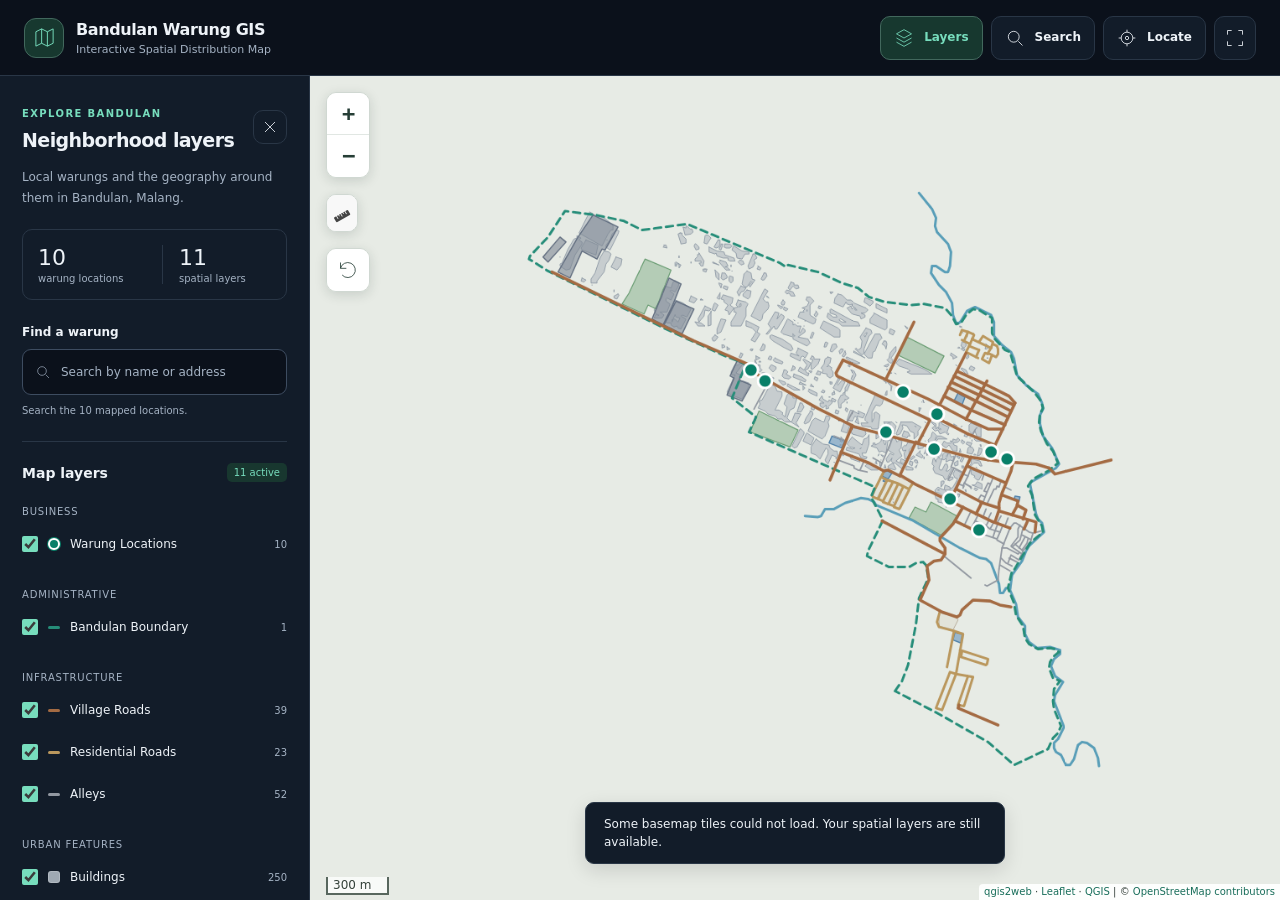
==== commit d65e0e59: "feat: modernize Bandulan Warung GIS portfolio" ====
--- a/map/index.html
+++ b/map/index.html
@@ -5,7 +5,7 @@
     <meta http-equiv="X-UA-Compatible" content="IE=edge" />
     <meta
       name="viewport"
-      content="initial-scale=1,user-scalable=no,maximum-scale=1,width=device-width"
+      content="width=device-width, initial-scale=1"
     />
     <meta name="mobile-web-app-capable" content="yes" />
     <meta name="apple-mobile-web-app-capable" content="yes" />
@@ -16,20 +16,168 @@
     <link rel="stylesheet" href="css/leaflet-search.css" />
     <link rel="stylesheet" href="css/leaflet.photon.css" />
     <link rel="stylesheet" href="css/leaflet-measure.css" />
-    <style>
-      html,
-      body,
-      #map {
-        width: 100%;
-        height: 100%;
-        padding: 0;
-        margin: 0;
-      }
-    </style>
-    <title>Peta Tematik Persebaran Warung di Daerah Kelurahan Bandulan</title>
+    <link rel="icon" href="../assets/favicon.svg" type="image/svg+xml" />
+    <link rel="stylesheet" href="../assets/css/shared.css" />
+    <link rel="stylesheet" href="css/map.css" />
+    <meta name="theme-color" content="#0b111b" />
+    <meta name="description" content="Explore warung locations and eleven geographic layers in Bandulan, Malang." />
+    <title>
+      Interactive Map
+      &mdash;
+      Bandulan Warung GIS
+    </title>
   </head>
   <body>
-    <div id="map"></div>
+    <a class="skip-link" href="#warung-search">
+      Skip to warung search
+    </a>
+    <header class="app-header">
+      <a class="brand" href="../" aria-label="Back to Bandulan Warung GIS home">
+        <span class="brand-mark">
+          <svg class="icon" aria-hidden="true">
+            <use href="../assets/icons.svg#map"/>
+          </svg>
+        </span>
+        <span>
+          Bandulan Warung GIS
+          <small>
+            Interactive Spatial Distribution Map
+          </small>
+        </span>
+      </a>
+      <nav class="app-actions" aria-label="Map actions">
+        <button id="layers-toggle" class="button" aria-label="Layers" aria-expanded="true" aria-controls="map-sidebar">
+          <svg class="icon" aria-hidden="true">
+            <use href="../assets/icons.svg#layers"/>
+          </svg>
+          <span>
+            Layers
+          </span>
+        </button>
+        <button id="search-toggle" class="button" aria-label="Search warungs">
+          <svg class="icon" aria-hidden="true">
+            <use href="../assets/icons.svg#search"/>
+          </svg>
+          <span>
+            Search
+          </span>
+        </button>
+        <button id="locate-button" class="button" aria-label="Locate me">
+          <svg class="icon" aria-hidden="true">
+            <use href="../assets/icons.svg#locate"/>
+          </svg>
+          <span>
+            Locate
+          </span>
+        </button>
+        <button id="fullscreen-button" class="button icon-button" aria-label="Enter fullscreen" hidden>
+          <svg class="icon" aria-hidden="true">
+            <use href="../assets/icons.svg#fullscreen"/>
+          </svg>
+        </button>
+      </nav>
+    </header>
+    <main class="map-workspace">
+      <aside id="map-sidebar" class="map-sidebar" aria-label="Map overview, search, and layers">
+        <div class="sidebar-heading">
+          <div>
+            <span class="eyebrow">
+              Explore Bandulan
+            </span>
+            <h1>
+              Neighborhood layers
+            </h1>
+          </div>
+          <button id="sidebar-close" class="button icon-button" aria-label="Close sidebar">
+            <svg class="icon" aria-hidden="true">
+              <use href="../assets/icons.svg#close"/>
+            </svg>
+          </button>
+        </div>
+        <p class="sidebar-intro">
+          Local warungs and the geography around them in Bandulan, Malang.
+        </p>
+        <div class="sidebar-stats">
+          <div>
+            <strong id="warung-count">
+              10
+            </strong>
+            <span>
+              warung locations
+            </span>
+          </div>
+          <div>
+            <strong id="layer-count">
+              11
+            </strong>
+            <span>
+              spatial layers
+            </span>
+          </div>
+        </div>
+        <section class="search-section" aria-labelledby="search-label">
+          <label id="search-label" for="warung-search">
+            Find a warung
+          </label>
+          <div class="search-field">
+            <svg class="icon" aria-hidden="true">
+              <use href="../assets/icons.svg#search"/>
+            </svg>
+            <input id="warung-search" type="search" placeholder="Search by name or address" autocomplete="off" aria-controls="search-results" aria-describedby="search-summary">
+          </div>
+          <p id="search-summary" class="search-summary" role="status">
+            Search the 10 mapped locations.
+          </p>
+          <ul id="search-results" class="search-results" aria-label="Warung search results" hidden>
+          </ul>
+        </section>
+        <div class="layers-heading">
+          <h2>
+            Map layers
+          </h2>
+          <span id="active-count">
+            11 active
+          </span>
+        </div>
+        <div id="layer-groups">
+        </div>
+        <fieldset class="basemap-group">
+          <legend>
+            Basemap
+          </legend>
+          <label class="layer-row">
+            <input id="basemap-toggle" type="checkbox" checked>
+            <span class="basemap-symbol" aria-hidden="true">
+            </span>
+            <span>
+              OpenStreetMap
+            </span>
+          </label>
+        </fieldset>
+        <p class="sidebar-note">
+          Select a map feature for details. Use the ruler to measure distance or area.
+        </p>
+        <a class="sidebar-home" href="../">
+          &larr;
+          Project overview
+        </a>
+      </aside>
+      <button id="sidebar-backdrop" class="sidebar-backdrop" aria-label="Close layer drawer" tabindex="-1" hidden>
+      </button>
+      <div id="map" role="region" aria-label="Interactive Bandulan map" tabindex="0">
+      </div>
+      <p id="map-status" class="map-status" role="status" hidden>
+      </p>
+    </main>
+    <noscript>
+      <p class="no-script">
+        JavaScript is required to display the interactive map.
+        <a href="../images/Layout_Peta_Bandulan.png">
+          View the static map layout
+        </a>
+        .
+      </p>
+    </noscript>
     <script src="js/qgis2web_expressions.js"></script>
     <script src="js/leaflet.js"></script>
     <script src="js/L.Control.Layers.Tree.min.js"></script>
@@ -159,38 +307,6 @@
           popup._contentNode.classList.remove("media");
         }
       }
-      var title = new L.Control({ position: "topleft" });
-      title.onAdd = function (map) {
-        this._div = L.DomUtil.create("div", "info");
-        this.update();
-        return this._div;
-      };
-      title.update = function () {
-        this._div.innerHTML =
-          "<h2>Peta Tematik Persebaran Warung di Daerah Kelurahan Bandulan</h2>";
-      };
-      title.addTo(map);
-      var abstract = new L.Control({ position: "topright" });
-      abstract.onAdd = function (map) {
-        this._div = L.DomUtil.create("div", "leaflet-control abstract");
-        this._div.id = "abstract";
-        this._div.setAttribute("onmouseenter", "abstract.show()");
-        this._div.setAttribute("onmouseleave", "abstract.hide()");
-        this.hide();
-        return this._div;
-      };
-      abstract.hide = function () {
-        this._div.classList.remove("abstractUncollapsed");
-        this._div.classList.add("abstract");
-        this._div.innerHTML = "i";
-      };
-      abstract.show = function () {
-        this._div.classList.remove("abstract");
-        this._div.classList.add("abstractUncollapsed");
-        this._div.innerHTML =
-          "Kelurahan Bandulan berada di Kecamatan Sukun, Kota Malang. Daerah ini sebagian besar terdiri dari kawasan permukiman, jalan-jalan perumahan, dan berbagai fasilitas umum seperti sekolah, pabrik, serta ruang terbuka hijau. Warung-warung di wilayah ini umumnya tersebar di sepanjang jalan utama dan di area permukiman yang padat.";
-      };
-      abstract.addTo(map);
       var zoomControl = L.control
         .zoom({
           position: "topleft",
@@ -219,7 +335,7 @@
         {
           pane: "pane_OpenStreetMap_0",
           opacity: 1.0,
-          attribution: "",
+          attribution: '&copy; <a href="https://www.openstreetmap.org/copyright">OpenStreetMap contributors</a>',
           minZoom: 1,
           maxZoom: 28,
           minNativeZoom: 0,
@@ -1317,143 +1433,6 @@
       });
       bounds_group.addLayer(layer_LokasiWarung_11);
       map.addLayer(layer_LokasiWarung_11);
-      map.on("zoomend", function (e) {
-        if (map.getZoom() <= 19 && map.getZoom() >= 9) {
-          map.addLayer(layer_BatasKelurahan_1);
-        } else if (map.getZoom() > 19 || map.getZoom() < 9) {
-          map.removeLayer(layer_BatasKelurahan_1);
-        }
-      });
-      if (map.getZoom() <= 19 && map.getZoom() >= 9) {
-        map.addLayer(layer_BatasKelurahan_1);
-      } else if (map.getZoom() > 19 || map.getZoom() < 9) {
-        map.removeLayer(layer_BatasKelurahan_1);
-      }
-      var overlaysTree = [
-        {
-          label: '<img src="legend/LokasiWarung_11.png" /> Lokasi Warung',
-          layer: layer_LokasiWarung_11,
-        },
-        {
-          label: '<img src="legend/JalanDesa_10.png" /> Jalan Desa',
-          layer: layer_JalanDesa_10,
-        },
-        {
-          label: '<img src="legend/JalanPerumahan_9.png" /> Jalan Perumahan',
-          layer: layer_JalanPerumahan_9,
-        },
-        {
-          label: '<img src="legend/JalanGang_8.png" /> Jalan Gang',
-          layer: layer_JalanGang_8,
-        },
-        {
-          label: '<img src="legend/Sungai_7.png" /> Sungai',
-          layer: layer_Sungai_7,
-        },
-        {
-          label: '<img src="legend/Pabrik_6.png" /> Pabrik',
-          layer: layer_Pabrik_6,
-        },
-        {
-          label:
-            '<img src="legend/LahanTerbukaHijau_5.png" /> Lahan Terbuka Hijau',
-          layer: layer_LahanTerbukaHijau_5,
-        },
-        {
-          label: '<img src="legend/Bangunan_4.png" /> Bangunan',
-          layer: layer_Bangunan_4,
-        },
-        {
-          label: '<img src="legend/Sekolah_3.png" /> Sekolah',
-          layer: layer_Sekolah_3,
-        },
-        {
-          label: '<img src="legend/Pemukiman_2.png" /> Pemukiman',
-          layer: layer_Pemukiman_2,
-        },
-        {
-          label: '<img src="legend/BatasKelurahan_1.png" /> Batas Kelurahan',
-          layer: layer_BatasKelurahan_1,
-        },
-        { label: "OpenStreetMap", layer: layer_OpenStreetMap_0 },
-      ];
-      var lay = L.control.layers.tree(null, overlaysTree, {
-        //namedToggle: true,
-        //selectorBack: false,
-        //closedSymbol: '&#8862; &#x1f5c0;',
-        //openedSymbol: '&#8863; &#x1f5c1;',
-        //collapseAll: 'Collapse all',
-        //expandAll: 'Expand all',
-        collapsed: false,
-      });
-      lay.addTo(map);
-      document.addEventListener("DOMContentLoaded", function () {
-        // set new Layers List height which considers toggle icon
-        function newLayersListHeight() {
-          var layerScrollbarElement = document.querySelector(
-            ".leaflet-control-layers-scrollbar"
-          );
-          if (layerScrollbarElement) {
-            var layersListElement = document.querySelector(
-              ".leaflet-control-layers-list"
-            );
-            var originalHeight =
-              layersListElement.style.height ||
-              window.getComputedStyle(layersListElement).height;
-            var newHeight = parseFloat(originalHeight) - 50;
-            layersListElement.style.height = newHeight + "px";
-          }
-        }
-        var isLayersListExpanded = true;
-        var controlLayersElement = document.querySelector(
-          ".leaflet-control-layers"
-        );
-        var toggleLayerControl = document.querySelector(
-          ".leaflet-control-layers-toggle"
-        );
-        // toggle Collapsed/Expanded and apply new Layers List height
-        toggleLayerControl.addEventListener("click", function () {
-          if (isLayersListExpanded) {
-            controlLayersElement.classList.remove(
-              "leaflet-control-layers-expanded"
-            );
-          } else {
-            controlLayersElement.classList.add(
-              "leaflet-control-layers-expanded"
-            );
-          }
-          isLayersListExpanded = !isLayersListExpanded;
-          newLayersListHeight();
-        });
-        // apply new Layers List height if toggle layerstree
-        if (controlLayersElement) {
-          controlLayersElement.addEventListener("click", function (event) {
-            var toggleLayerHeaderPointer = event.target.closest(
-              ".leaflet-layerstree-header-pointer span"
-            );
-            if (toggleLayerHeaderPointer) {
-              newLayersListHeight();
-            }
-          });
-        }
-        // Collapsed/Expanded at Start to apply new height
-        setTimeout(function () {
-          toggleLayerControl.click();
-        }, 10);
-        setTimeout(function () {
-          toggleLayerControl.click();
-        }, 10);
-        // Collapsed touch/small screen
-        var isSmallScreen = window.innerWidth < 650;
-        if (isSmallScreen) {
-          setTimeout(function () {
-            controlLayersElement.classList.remove(
-              "leaflet-control-layers-expanded"
-            );
-            isLayersListExpanded = !isLayersListExpanded;
-          }, 500);
-        }
-      });
       setBounds();
       var i = 0;
       layer_JalanDesa_10.eachLayer(function (layer) {
@@ -1476,21 +1455,6 @@
         addLabel(layer, i);
         i++;
       });
-      map.addControl(
-        new L.Control.Search({
-          layer: layer_LokasiWarung_11,
-          initial: false,
-          hideMarkerOnCollapse: true,
-          propertyName: "Lokasi",
-        })
-      );
-      if (typeof url === "undefined") {
-        document.getElementsByClassName("search-button")[0].className +=
-          " fa fa-binoculars";
-      } else {
-        document.getElementsByClassName("search-button")[1].className +=
-          " fa fa-binoculars";
-      }
       resetLabels([layer_JalanDesa_10]);
       map.on("zoomend", function () {
         resetLabels([layer_JalanDesa_10]);
@@ -1502,5 +1466,7 @@
         resetLabels([layer_JalanDesa_10]);
       });
     </script>
+    <script src="js/map-config.js"></script>
+    <script src="js/map-ui.js"></script>
   </body>
 </html>
--- a/assets/css/shared.css
+++ b/assets/css/shared.css
@@ -0,0 +1,41 @@
+:root {
+  color-scheme: dark;
+  --bg: #0b111b;
+  --surface: #121c29;
+  --surface-raised: #192535;
+  --line: #293646;
+  --text: #eef3f8;
+  --muted: #a5b3c4;
+  --accent: #77ddbd;
+  --accent-ink: #0c342b;
+  --radius: 16px;
+  font-family: "Segoe UI", system-ui, -apple-system, BlinkMacSystemFont, sans-serif;
+  font-synthesis: none;
+}
+* { box-sizing: border-box; }
+body { margin: 0; background: var(--bg); color: var(--text); }
+a { color: inherit; text-decoration: none; }
+button, input { font: inherit; }
+button, a, input { -webkit-tap-highlight-color: transparent; }
+button { cursor: pointer; }
+button:disabled { cursor: wait; opacity: .65; }
+button, .button { touch-action: manipulation; }
+:focus-visible { outline: 3px solid var(--accent); outline-offset: 4px; }
+[hidden] { display: none !important; }
+.icon { width: 20px; height: 20px; flex: 0 0 auto; fill: none; stroke: currentColor; }
+.brand { display: inline-flex; align-items: center; gap: 12px; font-weight: 650; letter-spacing: -.025em; }
+.brand-mark { display: grid; place-items: center; width: 40px; height: 40px; border: 1px solid #42685d; border-radius: 12px; background: #17382f; color: var(--accent); }
+.brand-mark .icon { width: 23px; height: 23px; }
+.button { display: inline-flex; align-items: center; justify-content: center; gap: 10px; min-height: 46px; padding: 12px 19px; border: 1px solid var(--line); border-radius: 10px; background: var(--surface); color: var(--text); font-size: 14px; font-weight: 600; line-height: 1.35; }
+.button:hover { background: var(--surface-raised); border-color: #516072; }
+.button-primary { background: var(--accent); color: var(--accent-ink); border-color: var(--accent); }
+.button-primary:hover { background: #97e8ce; border-color: #97e8ce; }
+.icon-button { padding: 10px; width: 44px; height: 44px; min-height: 44px; }
+.eyebrow { color: var(--accent); font-size: 11px; font-weight: 650; letter-spacing: .14em; text-transform: uppercase; }
+.muted { color: var(--muted); }
+.skip-link { position: fixed; top: -100px; left: 16px; z-index: 5000; padding: 14px; background: var(--accent); color: var(--accent-ink); border-radius: 8px; }
+.skip-link:focus { top: 10px; }
+.sr-only { position: absolute; width: 1px; height: 1px; padding: 0; margin: -1px; overflow: hidden; clip: rect(0, 0, 0, 0); white-space: nowrap; border: 0; }
+@media (prefers-reduced-motion: reduce) {
+  *, *::before, *::after { scroll-behavior: auto !important; animation: none !important; transition: none !important; }
+}
--- a/map/css/map.css
+++ b/map/css/map.css
@@ -0,0 +1,119 @@
+html, body { width: 100%; height: 100%; overflow: hidden; }
+body { display: flex; flex-direction: column; }
+.app-header { flex: 0 0 76px; display: flex; align-items: center; justify-content: space-between; padding: 0 24px; gap: 16px; border-bottom: 1px solid var(--line); z-index: 1200; background: var(--bg); }
+.app-header .brand { font-size: 16px; }
+.brand small { display: block; color: var(--muted); font-size: 11px; font-weight: 400; margin-top: 4px; letter-spacing: 0; }
+.app-actions { display: flex; gap: 8px; }
+.app-actions .button { min-height: 42px; font-size: 12px; padding: 10px 13px; }
+.app-actions .icon-button { width: 42px; }
+.app-actions [aria-expanded="true"] { background: #17382f; border-color: #42685d; color: var(--accent); }
+.map-workspace { flex: 1 1 auto; min-height: 0; position: relative; display: flex; }
+.map-sidebar { width: 310px; flex: 0 0 310px; padding: 26px 22px; background: var(--surface); border-right: 1px solid var(--line); overflow-y: auto; overscroll-behavior: contain; scrollbar-width: thin; scrollbar-color: #47576a transparent; z-index: 1100; }
+.sidebar-heading { display: flex; align-items: center; justify-content: space-between; gap: 8px; }
+.sidebar-heading .eyebrow { font-size: 10px; }
+.sidebar-heading h1 { font-size: 19px; letter-spacing: -.03em; font-weight: 550; margin: 8px 0 0; }
+.sidebar-heading .button { width: 34px; height: 34px; min-height: 34px; padding: 7px; }
+.sidebar-intro { color: var(--muted); font-size: 12px; line-height: 1.75; margin: 16px 0 20px; }
+.sidebar-stats { display: grid; grid-template-columns: 1fr 1fr; border: 1px solid var(--line); border-radius: 10px; margin-bottom: 25px; padding: 15px; gap: 15px; }
+.sidebar-stats > div + div { border-left: 1px solid var(--line); padding-left: 16px; }
+.sidebar-stats strong { display: block; font-size: 22px; font-weight: 500; }
+.sidebar-stats span { display: block; color: var(--muted); font-size: 10px; margin-top: 3px; }
+.search-section label { display: block; font-size: 12px; font-weight: 550; margin-bottom: 10px; }
+.search-field { display: flex; gap: 8px; align-items: center; border: 1px solid #3d4c60; border-radius: 9px; background: var(--bg); padding: 0 12px; }
+.search-field .icon { width: 16px; height: 16px; color: var(--muted); }
+.search-field input { width: 100%; min-width: 0; height: 44px; border: 0; background: transparent; color: var(--text); font-size: 12px; }
+.search-field input::placeholder { color: var(--muted); }
+.search-field:focus-within { outline: 2px solid var(--accent); outline-offset: 2px; }
+.search-field input:focus-visible { outline: none; }
+.search-summary { color: var(--muted); font-size: 10px; line-height: 1.6; margin: 8px 0 22px; }
+.search-results { list-style: none; padding: 0; margin: 0 0 20px; max-height: 220px; overflow-y: auto; border: 1px solid var(--line); border-radius: 8px; }
+.search-results li + li { border-top: 1px solid var(--line); }
+.search-results button { width: 100%; text-align: left; border: 0; background: var(--surface); color: var(--text); padding: 13px 11px; font-size: 12px; line-height: 1.5; min-height: 44px; }
+.search-results button:hover, .search-results button:focus-visible { background: var(--surface-raised); color: var(--accent); outline-offset: -3px; }
+.search-results small { display: block; color: var(--muted); font-size: 10px; margin-top: 4px; }
+.layers-heading { display: flex; align-items: center; justify-content: space-between; padding-top: 21px; border-top: 1px solid var(--line); }
+.layers-heading h2 { font-size: 14px; font-weight: 550; margin: 0; }
+.layers-heading > span { color: var(--accent); font-size: 10px; background: #18372f; border-radius: 5px; padding: 4px 7px; }
+.layer-fieldset, .basemap-group { border: 0; padding: 0; margin: 24px 0 0; min-width: 0; }
+.layer-fieldset legend, .basemap-group legend { color: var(--muted); font-size: 10px; letter-spacing: .08em; text-transform: uppercase; margin-bottom: 6px; padding: 0; }
+.layer-row { display: flex; align-items: center; gap: 10px; min-height: 42px; cursor: pointer; font-size: 12px; border-radius: 6px; }
+.layer-row:hover { background: var(--surface-raised); }
+.layer-row input { width: 16px; height: 16px; margin: 0; accent-color: var(--accent); flex: 0 0 auto; }
+.layer-row .layer-count { color: var(--muted); font-size: 10px; margin-left: auto; }
+.layer-row:has(input:not(:checked)) { color: var(--muted); }
+.layer-symbol { width: 12px; height: 12px; border: 1px solid #ffffff30; border-radius: 3px; flex: 0 0 auto; }
+.layer-symbol.point { border-radius: 50%; border: 2px solid #fff; box-shadow: 0 0 0 1px #087f68; }
+.layer-symbol.line { height: 3px; border: 0; }
+.basemap-symbol { width: 12px; height: 12px; border-radius: 2px; background: #d5ddcb; border: 1px solid #a0b49a; }
+.basemap-group { padding-top: 10px; }
+.sidebar-note { color: var(--muted); font-size: 11px; line-height: 1.75; border-top: 1px solid var(--line); padding-top: 20px; margin-top: 24px; }
+.sidebar-home { color: var(--accent); font-size: 12px; display: inline-flex; align-items: center; min-height: 44px; }
+#map { flex: 1; min-width: 0; width: auto; height: 100%; padding: 0; background: #e7ebe5; color-scheme: light; font-family: inherit; }
+.map-status { position: absolute; left: calc(310px + 50% - 155px); bottom: 36px; transform: translateX(-50%); z-index: 1000; background: var(--surface); border: 1px solid var(--line); padding: 12px 18px; border-radius: 9px; font-size: 12px; line-height: 1.5; max-width: min(420px, calc(100% - 32px)); box-shadow: 0 6px 20px #0002; margin: 0; }
+.sidebar-hidden .map-status { left: 50%; }
+.sidebar-backdrop { position: absolute; inset: 0; border: 0; background: #050b1470; z-index: 1050; }
+.no-script { position: fixed; inset: 90px 20px auto; z-index: 1300; background: var(--surface); padding: 20px; }
+.no-script a { text-decoration: underline; }
+.leaflet-container a { color: #176d59; }
+.leaflet-container :focus-visible { outline: 3px solid #087f68; outline-offset: 3px; }
+.leaflet-control { box-shadow: 0 3px 12px #182e2826 !important; }
+.leaflet-touch .leaflet-bar, .leaflet-control-measure { border: 1px solid #d0d8d2 !important; border-radius: 10px !important; overflow: hidden; }
+.leaflet-bar a, .leaflet-touch .leaflet-bar a { width: 42px; height: 42px; line-height: 42px; background: #fff !important; color: #263e36 !important; border-color: #e1e7e3; }
+.leaflet-bar a:hover { background: #eaf5ef !important; }
+.leaflet-control-zoom-in, .leaflet-control-zoom-out { border-radius: 0 !important; }
+.leaflet-top .leaflet-control { margin-top: 16px; }
+.leaflet-left .leaflet-control { margin-left: 16px; }
+.leaflet-control-measure { background: #fff !important; color: #263e36 !important; }
+.leaflet-control-measure .leaflet-control-measure-toggle { width: 42px; height: 42px; line-height: 42px; text-align: center; color: #263e36; font-size: 16px; }
+.leaflet-control-measure .leaflet-control-measure-interaction { max-width: calc(100vw - 40px); width: 270px; padding: 15px; }
+.leaflet-control-measure h3 { margin: 0 0 12px; }
+.leaflet-control-measure a { display: inline-block; min-height: 36px; line-height: 1.6; padding-block: 7px; }
+.leaflet-control-measure .tasks { margin-bottom: 0; }
+.map-reset-control button { border: 0; width: 42px; height: 42px; display: grid; place-items: center; background: #fff; color: #263e36; }
+.map-reset-control button:hover { background: #eaf5ef; }
+.leaflet-control-attribution { font-size: 10px; line-height: 1.6; max-width: 100%; border-radius: 4px 0 0; box-shadow: none !important; background: #ffffffeb !important; color: #36423c; }
+.leaflet-control-attribution a { color: #176d59 !important; }
+.leaflet-bottom.leaflet-right { max-width: 100%; }
+.leaflet-control-scale { box-shadow: none !important; }
+.leaflet-control-scale-line { color: #34423a !important; border-color: #58675e !important; background: #ffffffb8; }
+.leaflet-popup-content-wrapper { padding: 0; border-radius: 12px; overflow: hidden; color: #263e36; box-shadow: 0 6px 30px #102a3330; }
+.leaflet-popup-content { margin: 0; width: 280px !important; max-width: calc(100vw - 70px); font: 13px/1.6 "Segoe UI", system-ui, sans-serif; }
+.leaflet-popup-content:not(:has(.feature-popup)) { padding: 20px; }
+.leaflet-popup-content .tasks { list-style: none; display: flex; gap: 16px; padding: 0; margin-bottom: 0; }
+.leaflet-popup-content .tasks a { display: inline-flex; align-items: center; min-height: 44px; }
+.feature-popup { padding: 22px; }
+.feature-category { font-size: 10px; font-weight: 650; text-transform: uppercase; letter-spacing: .08em; color: #327663; margin-bottom: 8px; display: flex; align-items: center; gap: 7px; }
+.feature-category::before { content: ""; width: 6px; height: 6px; border-radius: 50%; background: #327663; }
+.feature-popup h2 { font-size: 18px; line-height: 1.3; font-weight: 650; margin: 0 0 16px; letter-spacing: -.02em; padding-right: 5px; }
+.feature-popup dl { margin: 0; border-top: 1px solid #e2e9e5; padding-top: 12px; }
+.feature-popup dt { font-size: 10px; color: #5e7066; margin-top: 9px; }
+.feature-popup dd { margin: 2px 0 0; overflow-wrap: anywhere; }
+.leaflet-container a.leaflet-popup-close-button { width: 30px; height: 30px; line-height: 30px; top: 4px; right: 4px; color: #496156; }
+.leaflet-tooltip { color: #3b473d; text-shadow: 0 1px 2px white, 0 -1px 2px white, 1px 0 2px white, -1px 0 2px white; }
+.labels-hidden .css_JalanDesa_10 { display: none; }
+@media (max-width: 900px) {
+  .app-header { padding: 0 16px; }
+  .app-header .brand { font-size: 14px; }
+  .app-actions .button { padding: 10px; }
+  .app-actions .button span { display: none; }
+}
+@media (max-width: 700px) {
+  .app-header { flex-basis: 68px; padding: 0 12px; gap: 8px; }
+  .app-header .brand { font-size: 13px; gap: 8px; }
+  .app-header .brand-mark { width: 32px; height: 36px; }
+  .brand small { font-size: 9px; max-width: 145px; line-height: 1.4; }
+  .app-actions { gap: 5px; }
+  .app-actions .button { width: 44px; height: 44px; min-height: 44px; padding: 11px; }
+  #fullscreen-button { display: none; }
+  .map-sidebar { position: absolute; left: 0; top: 0; bottom: 0; width: min(320px, calc(100% - 48px)); padding: 22px; box-shadow: 10px 0 40px #0003; }
+  .sidebar-heading .button { min-width: 44px; height: 44px; }
+  .layer-row { min-height: 44px; }
+  .map-status { left: 50%; width: max-content; }
+  .leaflet-top .leaflet-control { margin-top: 12px; }
+  .leaflet-left .leaflet-control { margin-left: 12px; }
+  .leaflet-control-attribution { font-size: 9px; }
+}
+@media (max-width: 360px) {
+  .app-header .brand-mark { display: none; }
+  .app-header .brand { font-size: 12px; }
+}
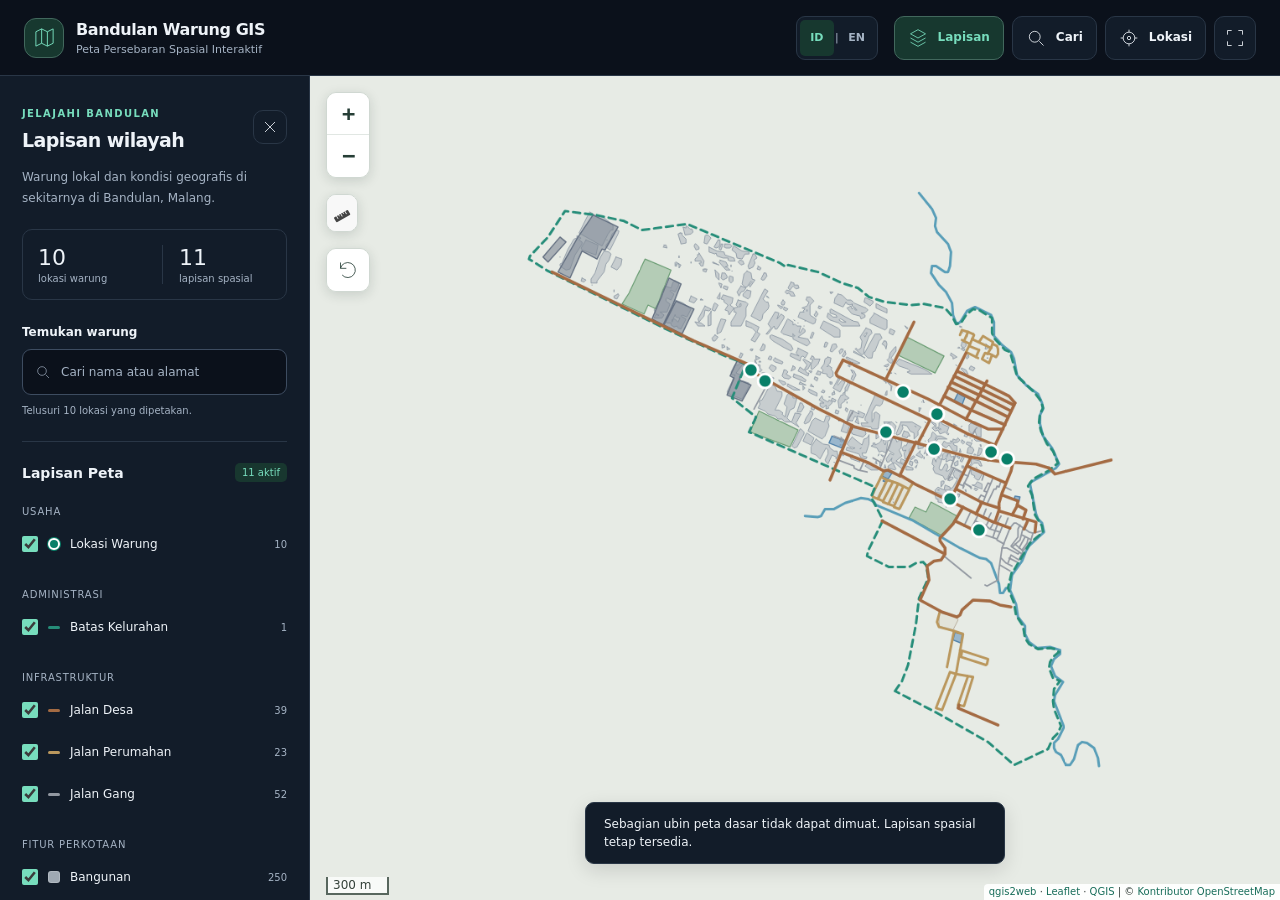
==== commit 0f52722d: "feat: modernize Bandulan Warung GIS portfolio" ====
--- a/map/index.html
+++ b/map/index.html
@@ -1,38 +1,34 @@
 <!DOCTYPE html>
-<html lang="en">
+<html lang="id">
   <head>
-    <meta charset="utf-8" />
-    <meta http-equiv="X-UA-Compatible" content="IE=edge" />
-    <meta
-      name="viewport"
-      content="width=device-width, initial-scale=1"
-    />
-    <meta name="mobile-web-app-capable" content="yes" />
-    <meta name="apple-mobile-web-app-capable" content="yes" />
-    <link rel="stylesheet" href="css/leaflet.css" />
-    <link rel="stylesheet" href="css/L.Control.Layers.Tree.css" />
-    <link rel="stylesheet" href="css/qgis2web.css" />
-    <link rel="stylesheet" href="css/fontawesome-all.min.css" />
-    <link rel="stylesheet" href="css/leaflet-search.css" />
-    <link rel="stylesheet" href="css/leaflet.photon.css" />
-    <link rel="stylesheet" href="css/leaflet-measure.css" />
-    <link rel="icon" href="../assets/favicon.svg" type="image/svg+xml" />
-    <link rel="stylesheet" href="../assets/css/shared.css" />
-    <link rel="stylesheet" href="css/map.css" />
-    <meta name="theme-color" content="#0b111b" />
-    <meta name="description" content="Explore warung locations and eleven geographic layers in Bandulan, Malang." />
-    <title>
-      Interactive Map
-      &mdash;
-      Bandulan Warung GIS
+    <meta charset="utf-8">
+    <meta http-equiv="X-UA-Compatible" content="IE=edge">
+    <meta name="viewport" content="width=device-width, initial-scale=1">
+    <meta name="mobile-web-app-capable" content="yes">
+    <meta name="apple-mobile-web-app-capable" content="yes">
+    <link rel="stylesheet" href="css/leaflet.css">
+    <link rel="stylesheet" href="css/L.Control.Layers.Tree.css">
+    <link rel="stylesheet" href="css/qgis2web.css">
+    <link rel="stylesheet" href="css/fontawesome-all.min.css">
+    <link rel="stylesheet" href="css/leaflet-search.css">
+    <link rel="stylesheet" href="css/leaflet.photon.css">
+    <link rel="stylesheet" href="css/leaflet-measure.css">
+    <link rel="icon" href="../assets/favicon.svg" type="image/svg+xml">
+    <link rel="stylesheet" href="../assets/css/shared.css">
+    <link rel="stylesheet" href="css/map.css">
+    <meta name="theme-color" content="#0b111b">
+    <meta name="description" content="Jelajahi lokasi warung dan sebelas lapisan geografis di Bandulan, Malang." data-i18n-content="page.mapDescription">
+    <title data-i18n="page.mapTitle">
+      Peta Interaktif — Bandulan Warung GIS
     </title>
+    <script src="../assets/js/i18n.js" defer></script>
   </head>
   <body>
-    <a class="skip-link" href="#warung-search">
-      Skip to warung search
+    <a class="skip-link" href="#warung-search" data-i18n="map.skip">
+      Lewati ke pencarian warung
     </a>
     <header class="app-header">
-      <a class="brand" href="../" aria-label="Back to Bandulan Warung GIS home">
+      <a class="brand" href="../" aria-label="Kembali ke beranda Bandulan Warung GIS" data-i18n-aria-label="nav.backHome">
         <span class="brand-mark">
           <svg class="icon" aria-hidden="true">
             <use href="../assets/icons.svg#map"/>
@@ -40,37 +36,42 @@
         </span>
         <span>
           Bandulan Warung GIS
-          <small>
-            Interactive Spatial Distribution Map
+          <small data-i18n="map.subtitle">
+            Peta Persebaran Spasial Interaktif
           </small>
         </span>
       </a>
-      <nav class="app-actions" aria-label="Map actions">
-        <button id="layers-toggle" class="button" aria-label="Layers" aria-expanded="true" aria-controls="map-sidebar">
+      <div class="language-selector" role="group" aria-label="Bahasa antarmuka" data-i18n-aria-label="language.label">
+        <button type="button" data-language="id" aria-label="Gunakan Bahasa Indonesia" data-i18n-aria-label="language.id" aria-pressed="true">ID</button>
+        <span aria-hidden="true">|</span>
+        <button type="button" data-language="en" aria-label="Gunakan Bahasa Inggris" data-i18n-aria-label="language.en" aria-pressed="false">EN</button>
+      </div>
+      <nav class="app-actions" aria-label="Kontrol peta" data-i18n-aria-label="map.actions">
+        <button id="layers-toggle" class="button" aria-label="Lapisan" aria-expanded="true" aria-controls="map-sidebar" data-i18n-aria-label="map.layers">
           <svg class="icon" aria-hidden="true">
             <use href="../assets/icons.svg#layers"/>
           </svg>
-          <span>
-            Layers
+          <span data-i18n="map.layers">
+            Lapisan
           </span>
         </button>
-        <button id="search-toggle" class="button" aria-label="Search warungs">
+        <button id="search-toggle" class="button" aria-label="Cari warung" data-i18n-aria-label="map.searchAction">
           <svg class="icon" aria-hidden="true">
             <use href="../assets/icons.svg#search"/>
           </svg>
-          <span>
-            Search
+          <span data-i18n="map.search">
+            Cari
           </span>
         </button>
-        <button id="locate-button" class="button" aria-label="Locate me">
+        <button id="locate-button" class="button" aria-label="Temukan lokasi saya" data-i18n-aria-label="map.locateAction">
           <svg class="icon" aria-hidden="true">
             <use href="../assets/icons.svg#locate"/>
           </svg>
-          <span>
-            Locate
+          <span data-i18n="map.locate">
+            Lokasi
           </span>
         </button>
-        <button id="fullscreen-button" class="button icon-button" aria-label="Enter fullscreen" hidden>
+        <button id="fullscreen-button" class="button icon-button" aria-label="Layar penuh" hidden data-i18n-aria-label="map.fullscreenEnter">
           <svg class="icon" aria-hidden="true">
             <use href="../assets/icons.svg#fullscreen"/>
           </svg>
@@ -78,72 +79,72 @@
       </nav>
     </header>
     <main class="map-workspace">
-      <aside id="map-sidebar" class="map-sidebar" aria-label="Map overview, search, and layers">
+      <aside id="map-sidebar" class="map-sidebar" aria-label="Ringkasan peta, pencarian, dan lapisan" data-i18n-aria-label="map.sidebarLabel">
         <div class="sidebar-heading">
           <div>
-            <span class="eyebrow">
-              Explore Bandulan
+            <span class="eyebrow" data-i18n="map.explore">
+              Jelajahi Bandulan
             </span>
-            <h1>
-              Neighborhood layers
+            <h1 data-i18n="map.sidebarTitle">
+              Lapisan wilayah
             </h1>
           </div>
-          <button id="sidebar-close" class="button icon-button" aria-label="Close sidebar">
+          <button id="sidebar-close" class="button icon-button" aria-label="Tutup panel samping" data-i18n-aria-label="map.closeSidebar">
             <svg class="icon" aria-hidden="true">
               <use href="../assets/icons.svg#close"/>
             </svg>
           </button>
         </div>
-        <p class="sidebar-intro">
-          Local warungs and the geography around them in Bandulan, Malang.
+        <p class="sidebar-intro" data-i18n="map.description">
+          Warung lokal dan kondisi geografis di sekitarnya di Bandulan, Malang.
         </p>
         <div class="sidebar-stats">
           <div>
             <strong id="warung-count">
               10
             </strong>
-            <span>
-              warung locations
+            <span data-i18n="map.warungCount">
+              lokasi warung
             </span>
           </div>
           <div>
             <strong id="layer-count">
               11
             </strong>
-            <span>
-              spatial layers
+            <span data-i18n="map.layerCount">
+              lapisan spasial
             </span>
           </div>
         </div>
         <section class="search-section" aria-labelledby="search-label">
-          <label id="search-label" for="warung-search">
-            Find a warung
+          <label id="search-label" for="warung-search" data-i18n="search.label">
+            Temukan warung
           </label>
           <div class="search-field">
             <svg class="icon" aria-hidden="true">
               <use href="../assets/icons.svg#search"/>
             </svg>
-            <input id="warung-search" type="search" placeholder="Search by name or address" autocomplete="off" aria-controls="search-results" aria-describedby="search-summary">
+            <input id="warung-search" type="search" placeholder="Cari nama atau alamat" autocomplete="off" aria-controls="search-results" aria-describedby="search-summary" data-i18n-placeholder="search.placeholder">
           </div>
-          <p id="search-summary" class="search-summary" role="status">
-            Search the 10 mapped locations.
+          <p id="search-summary" class="search-summary" role="status" data-i18n="search.prompt" data-i18n-params="{&quot;count&quot;:10}">
+            Telusuri 10 lokasi yang dipetakan.
           </p>
-          <ul id="search-results" class="search-results" aria-label="Warung search results" hidden>
+          <ul id="search-results" class="search-results" aria-label="Hasil pencarian warung" hidden data-i18n-aria-label="search.resultsLabel">
           </ul>
         </section>
         <div class="layers-heading">
-          <h2>
-            Map layers
+          <h2 data-i18n="map.layersTitle">
+            Lapisan Peta
           </h2>
-          <span id="active-count">
-            11 active
+          <span id="active-count" data-i18n="map.activeCount" data-i18n-params="{&quot;count&quot;:11}">
+            11 aktif
           </span>
         </div>
         <div id="layer-groups">
         </div>
         <fieldset class="basemap-group">
-          <legend>
-            Basemap
+          <legend data-i18n="map.basemap">
+            Peta dasar
           </legend>
           <label class="layer-row">
             <input id="basemap-toggle" type="checkbox" checked>
@@ -154,26 +155,28 @@
             </span>
           </label>
         </fieldset>
-        <p class="sidebar-note">
-          Select a map feature for details. Use the ruler to measure distance or area.
+        <p class="sidebar-note" data-i18n="map.note">
+          Pilih fitur peta untuk melihat detail. Gunakan penggaris untuk mengukur jarak atau luas.
         </p>
         <a class="sidebar-home" href="../">
-          &larr;
-          Project overview
+          <span aria-hidden="true">←</span>
+          <span data-i18n="overview.eyebrow">Tentang Proyek</span>
         </a>
       </aside>
-      <button id="sidebar-backdrop" class="sidebar-backdrop" aria-label="Close layer drawer" tabindex="-1" hidden>
+      <button id="sidebar-backdrop" class="sidebar-backdrop" aria-label="Tutup panel lapisan" tabindex="-1" hidden data-i18n-aria-label="map.closeDrawer">
       </button>
-      <div id="map" role="region" aria-label="Interactive Bandulan map" tabindex="0">
+      <div id="map" role="region" aria-label="Peta Bandulan interaktif" tabindex="0" data-i18n-aria-label="map.region">
       </div>
       <p id="map-status" class="map-status" role="status" hidden>
       </p>
     </main>
     <noscript>
       <p class="no-script">
-        JavaScript is required to display the interactive map.
-        <a href="../images/Layout_Peta_Bandulan.png">
-          View the static map layout
+        <span data-i18n="map.noScript">
+          JavaScript diperlukan untuk menampilkan peta interaktif.
+        </span>
+        <a href="../images/Layout_Peta_Bandulan.png" data-i18n="map.staticLayout">
+          Lihat tata letak peta statis
         </a>
         .
       </p>
@@ -227,6 +230,7 @@
         layer.openPopup();
       }
 
+      var bandulanInitialHash = window.location.hash;
       var map = L.map("map", {
         zoomControl: false,
         maxZoom: 28,
@@ -1467,6 +1471,7 @@
       });
     </script>
     <script src="js/map-config.js"></script>
-    <script src="js/map-ui.js"></script>
+    <script src="js/map-ui.js" defer></script>
+    <script src="js/map-i18n.js" defer></script>
   </body>
 </html>
--- a/assets/css/shared.css
+++ b/assets/css/shared.css
@@ -26,6 +26,11 @@
 .brand { display: inline-flex; align-items: center; gap: 12px; font-weight: 650; letter-spacing: -.025em; }
 .brand-mark { display: grid; place-items: center; width: 40px; height: 40px; border: 1px solid #42685d; border-radius: 12px; background: #17382f; color: var(--accent); }
 .brand-mark .icon { width: 23px; height: 23px; }
+.language-selector { display: inline-flex; flex: 0 0 auto; align-items: center; align-self: center; gap: 1px; padding: 3px; border: 1px solid var(--line); border-radius: 9px; background: var(--surface); }
+.language-selector button { width: 34px; min-height: 36px; border: 0; border-radius: 5px; padding: 6px; color: var(--muted); background: transparent; font-size: 11px; font-weight: 650; }
+.language-selector button:hover { color: var(--text); background: var(--surface-raised); }
+.language-selector button[aria-pressed="true"] { color: var(--accent); background: #17382f; }
+.language-selector > span { color: var(--muted); font-size: 11px; }
 .button { display: inline-flex; align-items: center; justify-content: center; gap: 10px; min-height: 46px; padding: 12px 19px; border: 1px solid var(--line); border-radius: 10px; background: var(--surface); color: var(--text); font-size: 14px; font-weight: 600; line-height: 1.35; }
 .button:hover { background: var(--surface-raised); border-color: #516072; }
 .button-primary { background: var(--accent); color: var(--accent-ink); border-color: var(--accent); }
--- a/map/css/map.css
+++ b/map/css/map.css
@@ -2,6 +2,7 @@
 body { display: flex; flex-direction: column; }
 .app-header { flex: 0 0 76px; display: flex; align-items: center; justify-content: space-between; padding: 0 24px; gap: 16px; border-bottom: 1px solid var(--line); z-index: 1200; background: var(--bg); }
 .app-header .brand { font-size: 16px; }
+.app-header > .language-selector { margin-left: auto; }
 .brand small { display: block; color: var(--muted); font-size: 11px; font-weight: 400; margin-top: 4px; letter-spacing: 0; }
 .app-actions { display: flex; gap: 8px; }
 .app-actions .button { min-height: 42px; font-size: 12px; padding: 10px 13px; }
@@ -47,7 +48,7 @@
 .basemap-symbol { width: 12px; height: 12px; border-radius: 2px; background: #d5ddcb; border: 1px solid #a0b49a; }
 .basemap-group { padding-top: 10px; }
 .sidebar-note { color: var(--muted); font-size: 11px; line-height: 1.75; border-top: 1px solid var(--line); padding-top: 20px; margin-top: 24px; }
-.sidebar-home { color: var(--accent); font-size: 12px; display: inline-flex; align-items: center; min-height: 44px; }
+.sidebar-home { color: var(--accent); font-size: 12px; display: inline-flex; align-items: center; gap: 6px; min-height: 44px; }
 #map { flex: 1; min-width: 0; width: auto; height: 100%; padding: 0; background: #e7ebe5; color-scheme: light; font-family: inherit; }
 .map-status { position: absolute; left: calc(310px + 50% - 155px); bottom: 36px; transform: translateX(-50%); z-index: 1000; background: var(--surface); border: 1px solid var(--line); padding: 12px 18px; border-radius: 9px; font-size: 12px; line-height: 1.5; max-width: min(420px, calc(100% - 32px)); box-shadow: 0 6px 20px #0002; margin: 0; }
 .sidebar-hidden .map-status { left: 50%; }
@@ -98,7 +99,10 @@
   .app-actions .button span { display: none; }
 }
 @media (max-width: 700px) {
-  .app-header { flex-basis: 68px; padding: 0 12px; gap: 8px; }
+  .app-header { flex: 0 0 auto; min-height: 108px; padding: 10px 12px; gap: 8px; flex-wrap: wrap; }
+  .app-actions { width: 100%; justify-content: flex-end; }
+  .app-actions .button { flex: 1; }
+  .app-actions .button span { display: inline; font-size: 11px; }
   .app-header .brand { font-size: 13px; gap: 8px; }
   .app-header .brand-mark { width: 32px; height: 36px; }
   .brand small { font-size: 9px; max-width: 145px; line-height: 1.4; }
